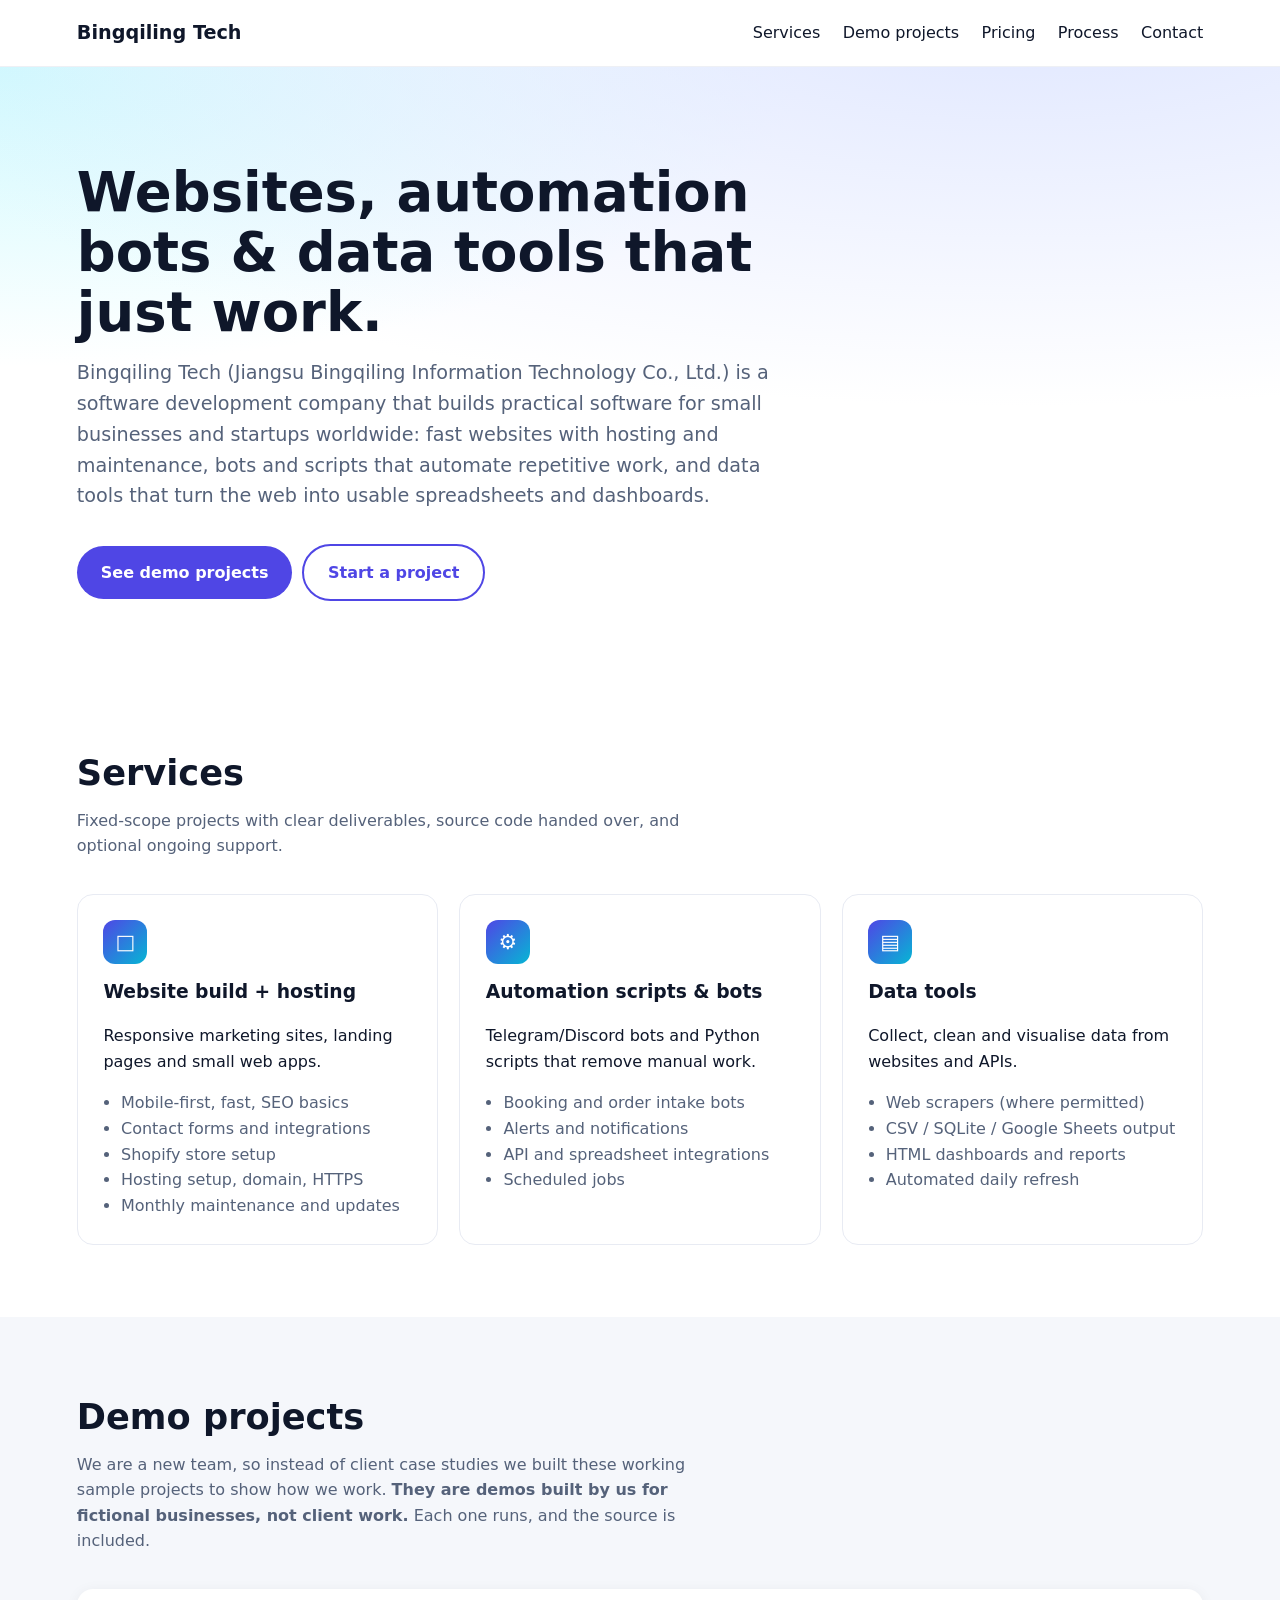
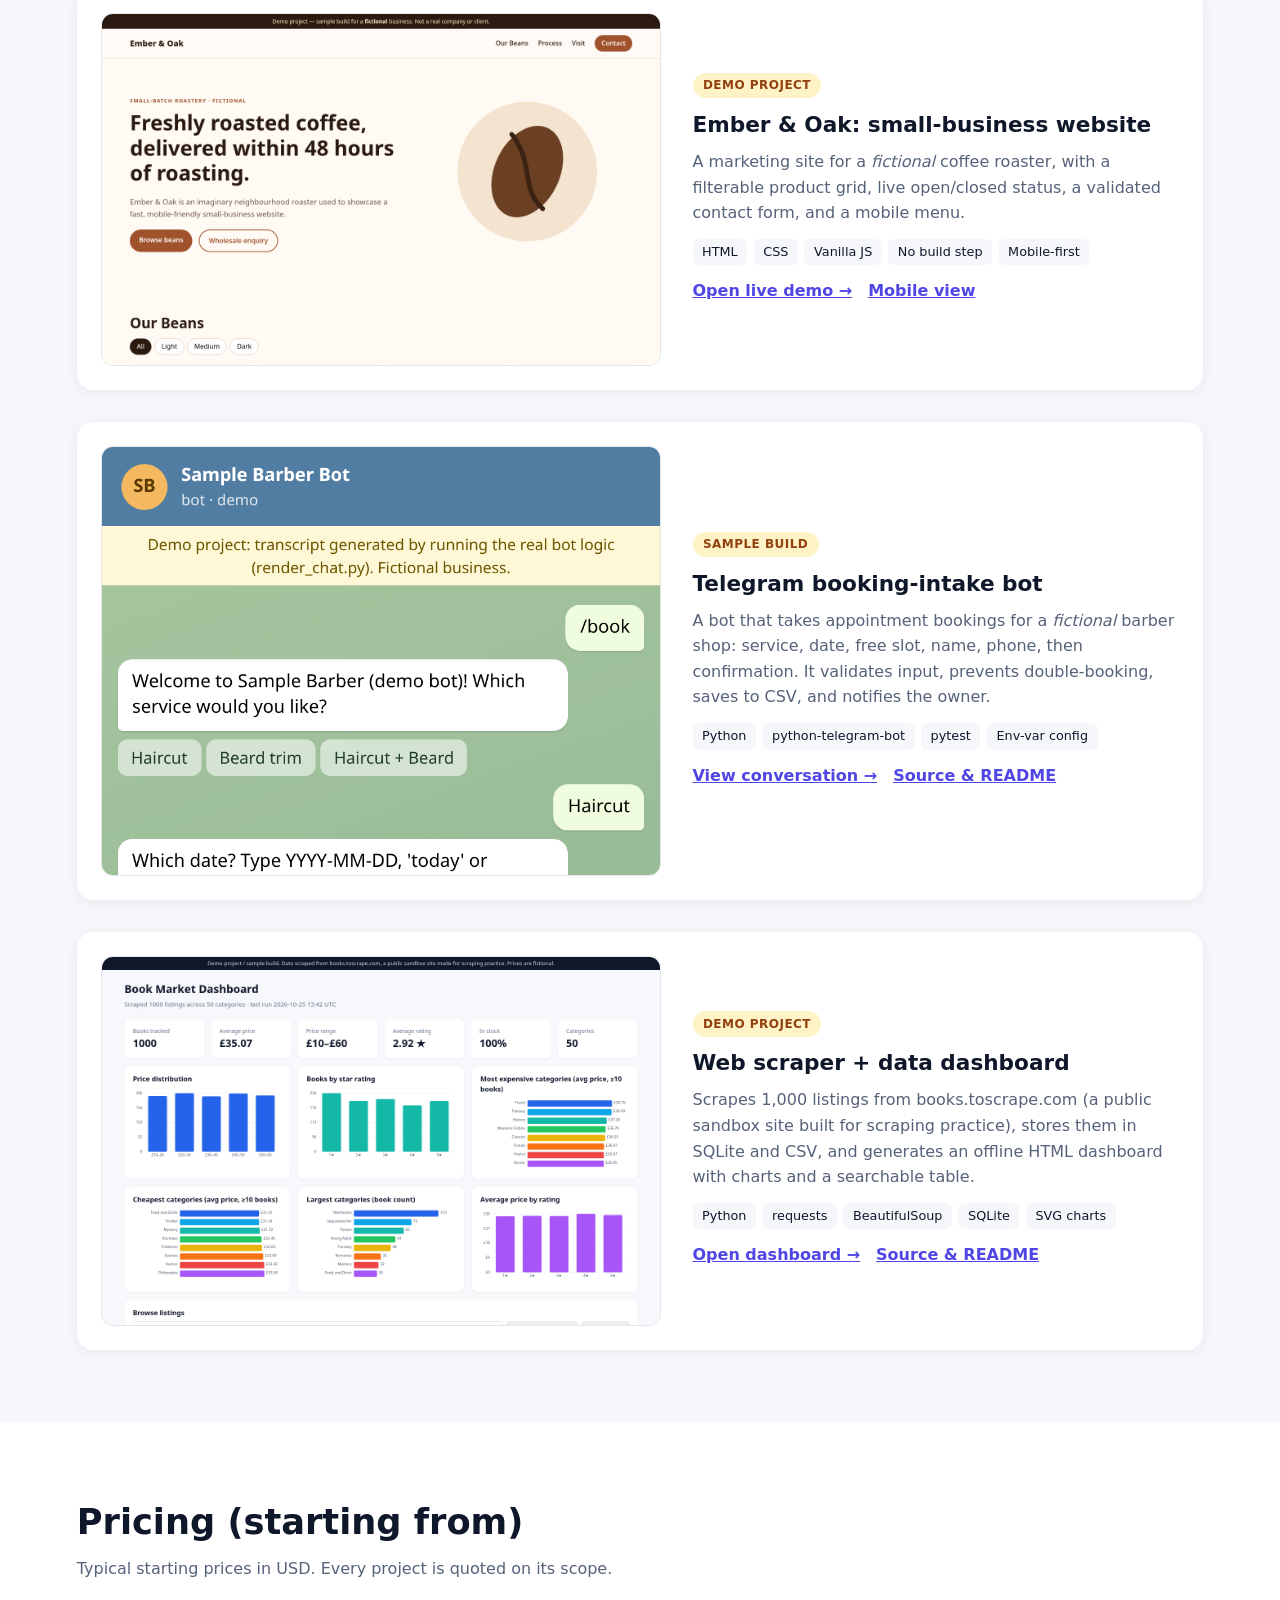
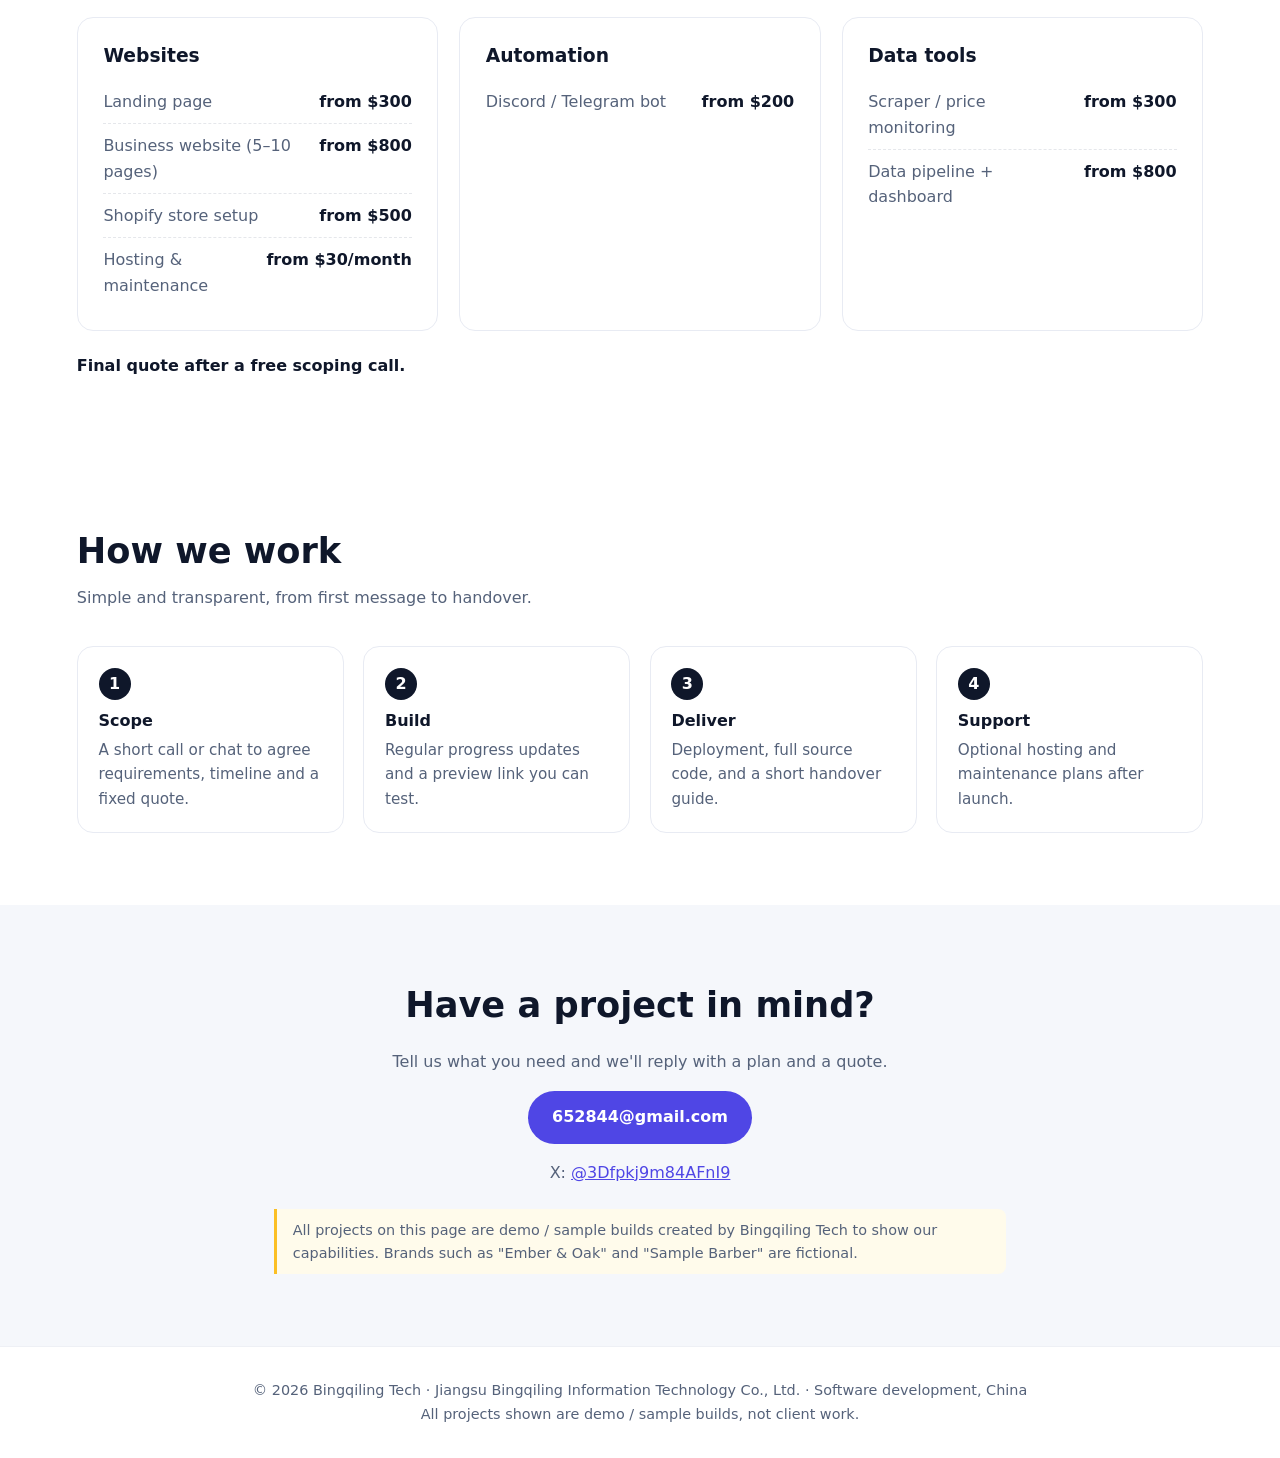
==== index.html @ 50426ef0 "Demo portfolio: website, Telegram bot, data dashboard (sample builds)" ====
<!DOCTYPE html>
<html lang="en">
<head>
<meta charset="utf-8">
<meta name="viewport" content="width=device-width, initial-scale=1">
<title>Bingqiling Tech — Websites, Automation &amp; Data Tools</title>
<meta name="description" content="Bingqiling Tech is a software development company building websites, automation bots and data tools for small businesses worldwide.">
<style>
:root{--ink:#0f172a;--muted:#55627a;--brand:#4f46e5;--brand2:#06b6d4;--bg:#fff;--soft:#f5f7fb;--r:16px}
*{box-sizing:border-box}html{scroll-behavior:smooth}
body{margin:0;font:16px/1.6 system-ui,-apple-system,"Segoe UI",Roboto,sans-serif;color:var(--ink);background:var(--bg)}
a{color:var(--brand)}
.nav{display:flex;justify-content:space-between;align-items:center;padding:1.1rem 6vw;position:sticky;top:0;background:rgba(255,255,255,.92);backdrop-filter:blur(6px);border-bottom:1px solid #eef0f5;z-index:5}
.logo{font-weight:800;font-size:1.2rem;text-decoration:none;color:var(--ink)}.nav nav a{margin-left:1.4rem;text-decoration:none;color:var(--ink);font-weight:500}
.hero{padding:6rem 6vw 4.5rem;background:radial-gradient(1200px 400px at 80% -10%,#e0e7ff,transparent),radial-gradient(800px 300px at 0% 0%,#cffafe,transparent)}
.hero h1{font-size:clamp(2.1rem,5vw,3.4rem);line-height:1.1;margin:0 0 1rem;max-width:18ch}
.hero p{font-size:1.2rem;color:var(--muted);max-width:60ch;margin:0 0 2rem}
.btn{display:inline-block;background:var(--brand);color:#fff;padding:.85rem 1.5rem;border-radius:999px;text-decoration:none;font-weight:600}
.btn.ghost{background:transparent;color:var(--brand);border:2px solid var(--brand);margin-left:.6rem}
section{padding:4.5rem 6vw}section.soft{background:var(--soft)}
h2{font-size:clamp(1.6rem,3vw,2.2rem);margin:0 0 .4rem}.sub{color:var(--muted);margin:0 0 2.2rem;max-width:65ch}
.services{display:grid;grid-template-columns:repeat(auto-fit,minmax(250px,1fr));gap:1.3rem}
.svc{background:#fff;border:1px solid #e8ebf3;border-radius:var(--r);padding:1.6rem}
.svc .ic{width:44px;height:44px;border-radius:12px;display:grid;place-items:center;background:linear-gradient(135deg,var(--brand),var(--brand2));color:#fff;font-size:1.3rem;margin-bottom:.8rem}
.svc h3{margin:0 0 .4rem}.svc ul{margin:.6rem 0 0;padding-left:1.1rem;color:var(--muted)}
.demos{display:grid;gap:2rem}
.demo{display:grid;grid-template-columns:1.15fr 1fr;gap:2rem;align-items:center;background:#fff;border-radius:var(--r);padding:1.5rem;box-shadow:0 2px 14px rgba(15,23,42,.06)}
.demo img{width:100%;max-height:430px;object-fit:cover;object-position:top;border-radius:12px;border:1px solid #e5e7eb;display:block}
.badge{display:inline-block;font-size:.75rem;font-weight:700;letter-spacing:.04em;text-transform:uppercase;background:#fef3c7;color:#92400e;padding:.2rem .65rem;border-radius:999px;margin-bottom:.6rem}
.demo h3{margin:0 0 .4rem;font-size:1.35rem}.demo p{color:var(--muted);margin:.3rem 0}
.tags{display:flex;flex-wrap:wrap;gap:.4rem;margin:.8rem 0}.tags span{font-size:.8rem;background:var(--soft);padding:.2rem .6rem;border-radius:6px}
.links a{margin-right:1rem;font-weight:600}
.steps{display:grid;grid-template-columns:repeat(auto-fit,minmax(200px,1fr));gap:1.2rem;counter-reset:s}
.steps div{background:#fff;border-radius:var(--r);padding:1.3rem;border:1px solid #e8ebf3}
.steps div::before{counter-increment:s;content:counter(s);display:inline-grid;place-items:center;width:2rem;height:2rem;border-radius:50%;background:var(--ink);color:#fff;font-weight:700;margin-bottom:.5rem}
.steps h4{margin:0 0 .3rem}.steps p{margin:0;color:var(--muted);font-size:.95rem}
.note{font-size:.9rem;color:var(--muted);border-left:3px solid #fbbf24;padding:.6rem 1rem;background:#fffbeb;border-radius:0 8px 8px 0;max-width:80ch}
.contact{text-align:center}.contact p{color:var(--muted)}
footer{text-align:center;padding:2rem;color:var(--muted);font-size:.9rem;border-top:1px solid #eef0f5}
.prices{display:grid;grid-template-columns:repeat(auto-fit,minmax(260px,1fr));gap:1.3rem}
.pc{background:#fff;border:1px solid #e8ebf3;border-radius:var(--r);padding:1.4rem 1.6rem}.pc h3{margin:0 0 .6rem}
.pc ul{list-style:none;margin:0;padding:0}.pc li{display:flex;justify-content:space-between;gap:1rem;padding:.55rem 0;border-bottom:1px dashed #e5e7eb}
.pc li:last-child{border-bottom:0}.pc li span{color:var(--muted)}.pc li b{white-space:nowrap}
.pnote{margin:1.4rem 0 0;font-weight:600}
@media (max-width:820px){.demo{grid-template-columns:1fr}.nav nav a:not(:last-child){display:none}.btn.ghost{margin:.6rem 0 0}}
</style>
</head>
<body>
<header class="nav"><a class="logo" href="#">Bingqiling Tech</a>
<nav><a href="#services">Services</a><a href="#demos">Demo projects</a><a href="#pricing">Pricing</a><a href="#process">Process</a><a href="#contact">Contact</a></nav></header>

<div class="hero">
  <h1>Websites, automation bots &amp; data tools that just work.</h1>
  <p>Bingqiling Tech (Jiangsu Bingqiling Information Technology Co., Ltd.) is a software development company that builds practical software for small businesses
     and startups worldwide: fast websites with hosting and maintenance, bots and scripts that automate
     repetitive work, and data tools that turn the web into usable spreadsheets and dashboards.</p>
  <a class="btn" href="#demos">See demo projects</a><a class="btn ghost" href="#contact">Start a project</a>
</div>

<section id="services">
  <h2>Services</h2>
  <p class="sub">Fixed-scope projects with clear deliverables, source code handed over, and optional ongoing support.</p>
  <div class="services">
    <div class="svc"><div class="ic">&#9633;</div><h3>Website build + hosting</h3>
      <p>Responsive marketing sites, landing pages and small web apps.</p>
      <ul><li>Mobile-first, fast, SEO basics</li><li>Contact forms and integrations</li><li>Shopify store setup</li><li>Hosting setup, domain, HTTPS</li><li>Monthly maintenance and updates</li></ul></div>
    <div class="svc"><div class="ic">&#9881;</div><h3>Automation scripts &amp; bots</h3>
      <p>Telegram/Discord bots and Python scripts that remove manual work.</p>
      <ul><li>Booking and order intake bots</li><li>Alerts and notifications</li><li>API and spreadsheet integrations</li><li>Scheduled jobs</li></ul></div>
    <div class="svc"><div class="ic">&#9636;</div><h3>Data tools</h3>
      <p>Collect, clean and visualise data from websites and APIs.</p>
      <ul><li>Web scrapers (where permitted)</li><li>CSV / SQLite / Google Sheets output</li><li>HTML dashboards and reports</li><li>Automated daily refresh</li></ul></div>
  </div>
</section>

<section id="demos" class="soft">
  <h2>Demo projects</h2>
  <p class="sub">We are a new team, so instead of client case studies we built these working sample projects to show how we work.
     <strong>They are demos built by us for fictional businesses, not client work.</strong> Each one runs, and the source is included.</p>
  <div class="demos">
    <article class="demo">
      <img src="screenshots/website-desktop.png" alt="Screenshot of the coffee roaster demo website" loading="lazy">
      <div><span class="badge">Demo project</span>
        <h3>Ember &amp; Oak: small-business website</h3>
        <p>A marketing site for a <em>fictional</em> coffee roaster, with a filterable product grid, live open/closed status, a validated contact form, and a mobile menu.</p>
        <div class="tags"><span>HTML</span><span>CSS</span><span>Vanilla JS</span><span>No build step</span><span>Mobile-first</span></div>
        <p class="links"><a href="website-demo/index.html">Open live demo →</a><a href="screenshots/website-mobile.png">Mobile view</a></p></div>
    </article>
    <article class="demo">
      <img src="screenshots/telegram-bot.png" alt="Screenshot of the Telegram booking bot conversation" loading="lazy">
      <div><span class="badge">Sample build</span>
        <h3>Telegram booking-intake bot</h3>
        <p>A bot that takes appointment bookings for a <em>fictional</em> barber shop: service, date, free slot, name, phone, then confirmation. It validates input, prevents double-booking, saves to CSV, and notifies the owner.</p>
        <div class="tags"><span>Python</span><span>python-telegram-bot</span><span>pytest</span><span>Env-var config</span></div>
        <p class="links"><a href="telegram-bot-demo/demo.html">View conversation →</a><a href="telegram-bot-demo/README.md">Source &amp; README</a></p></div>
    </article>
    <article class="demo">
      <img src="screenshots/data-dashboard.png" alt="Screenshot of the book market data dashboard" loading="lazy">
      <div><span class="badge">Demo project</span>
        <h3>Web scraper + data dashboard</h3>
        <p>Scrapes 1,000 listings from books.toscrape.com (a public sandbox site built for scraping practice), stores them in SQLite and CSV, and generates an offline HTML dashboard with charts and a searchable table.</p>
        <div class="tags"><span>Python</span><span>requests</span><span>BeautifulSoup</span><span>SQLite</span><span>SVG charts</span></div>
        <p class="links"><a href="data-tool-demo/dashboard.html">Open dashboard →</a><a href="data-tool-demo/README.md">Source &amp; README</a></p></div>
    </article>
  </div>
</section>

<section id="pricing">
  <h2>Pricing (starting from)</h2>
  <p class="sub">Typical starting prices in USD. Every project is quoted on its scope.</p>
  <div class="prices">
    <div class="pc"><h3>Websites</h3><ul>
      <li><span>Landing page</span><b>from $300</b></li>
      <li><span>Business website (5–10 pages)</span><b>from $800</b></li>
      <li><span>Shopify store setup</span><b>from $500</b></li>
      <li><span>Hosting &amp; maintenance</span><b>from $30/month</b></li></ul></div>
    <div class="pc"><h3>Automation</h3><ul>
      <li><span>Discord / Telegram bot</span><b>from $200</b></li></ul></div>
    <div class="pc"><h3>Data tools</h3><ul>
      <li><span>Scraper / price monitoring</span><b>from $300</b></li>
      <li><span>Data pipeline + dashboard</span><b>from $800</b></li></ul></div>
  </div>
  <p class="pnote">Final quote after a free scoping call.</p>
</section>

<section id="process">
  <h2>How we work</h2>
  <p class="sub">Simple and transparent, from first message to handover.</p>
  <div class="steps">
    <div><h4>Scope</h4><p>A short call or chat to agree requirements, timeline and a fixed quote.</p></div>
    <div><h4>Build</h4><p>Regular progress updates and a preview link you can test.</p></div>
    <div><h4>Deliver</h4><p>Deployment, full source code, and a short handover guide.</p></div>
    <div><h4>Support</h4><p>Optional hosting and maintenance plans after launch.</p></div>
  </div>
</section>

<section id="contact" class="soft contact">
  <h2>Have a project in mind?</h2>
  <p>Tell us what you need and we'll reply with a plan and a quote.</p>
  <p><a class="btn" href="mailto:652844@gmail.com">652844@gmail.com</a></p>
  <p>X: <a href="https://x.com/3Dfpkj9m84AFnI9" target="_blank" rel="noopener">@3Dfpkj9m84AFnI9</a></p>
  <p class="note" style="margin:1.5rem auto 0;text-align:left">All projects on this page are demo / sample builds created by Bingqiling Tech to show our capabilities. Brands such as "Ember &amp; Oak" and "Sample Barber" are fictional.</p>
</section>
<footer>© 2026 Bingqiling Tech · Jiangsu Bingqiling Information Technology Co., Ltd. · Software development, China<br>All projects shown are demo / sample builds, not client work.</footer>
</body>
</html>
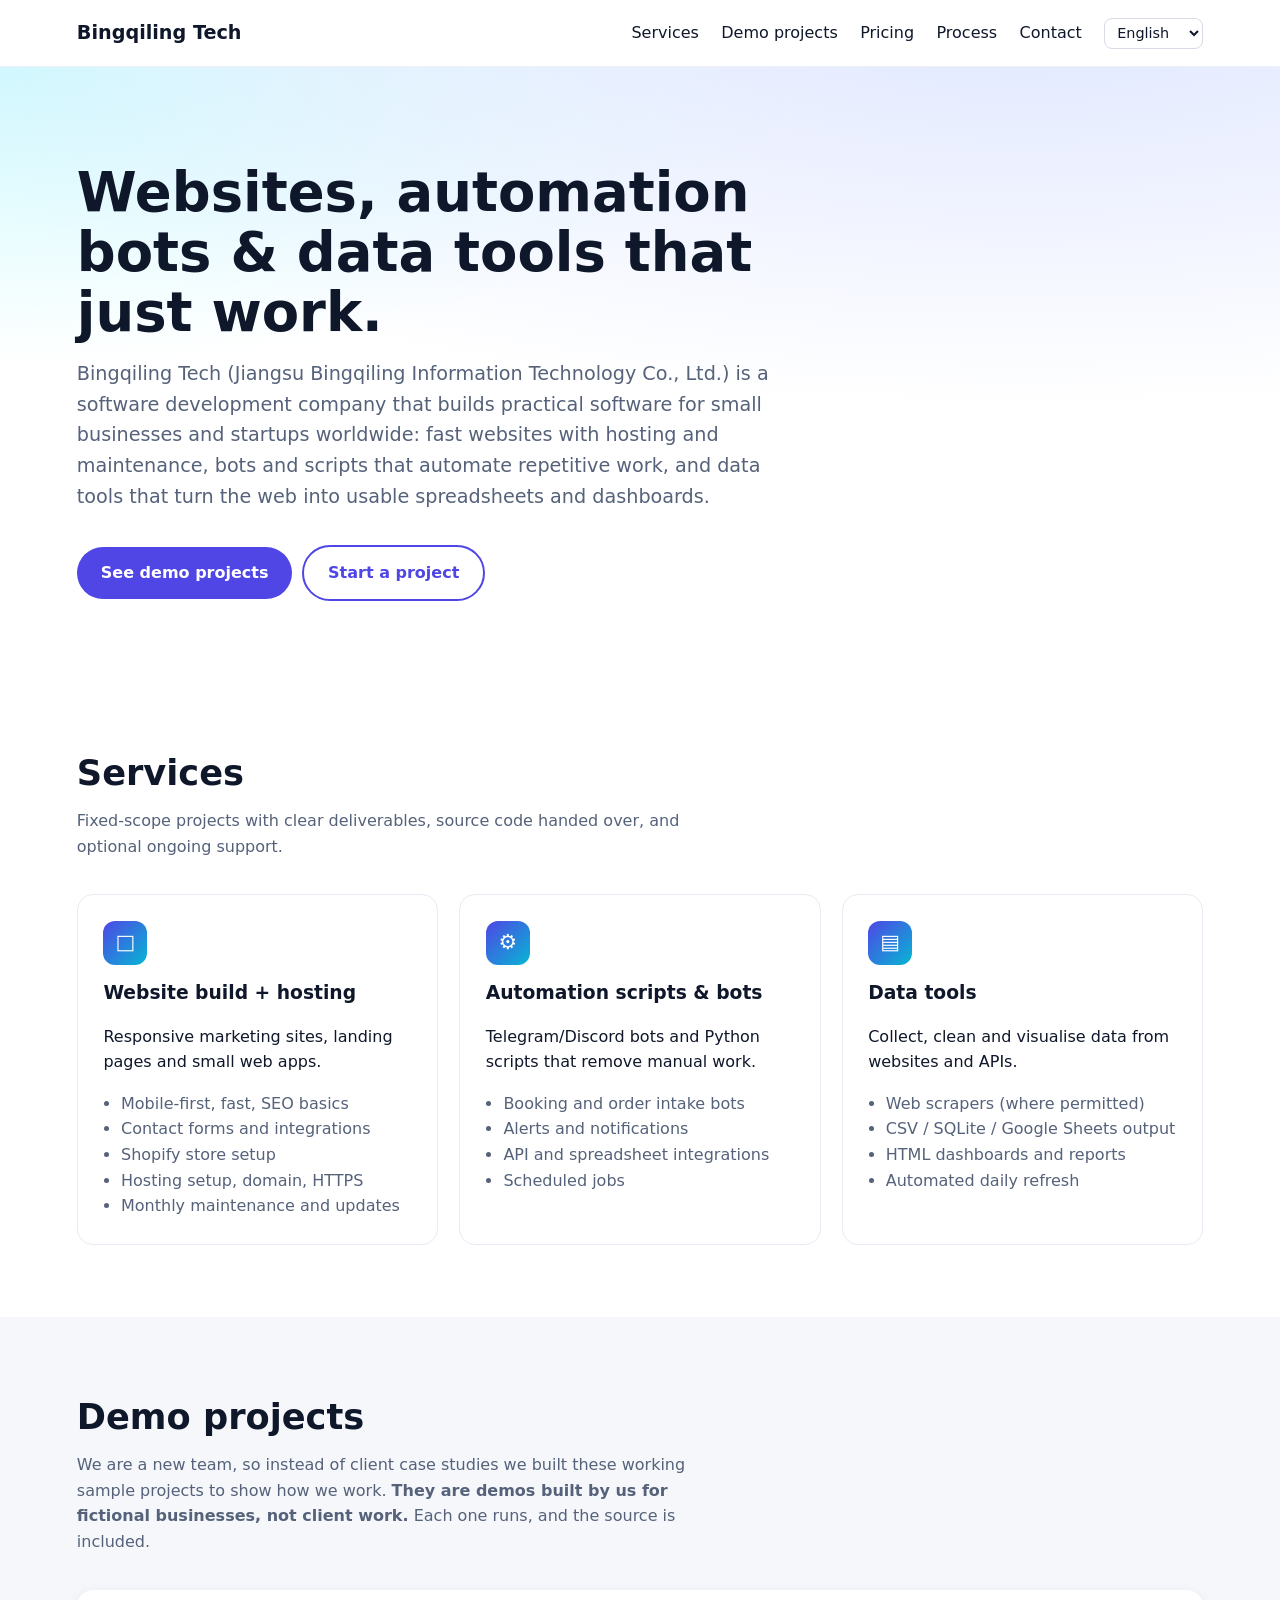
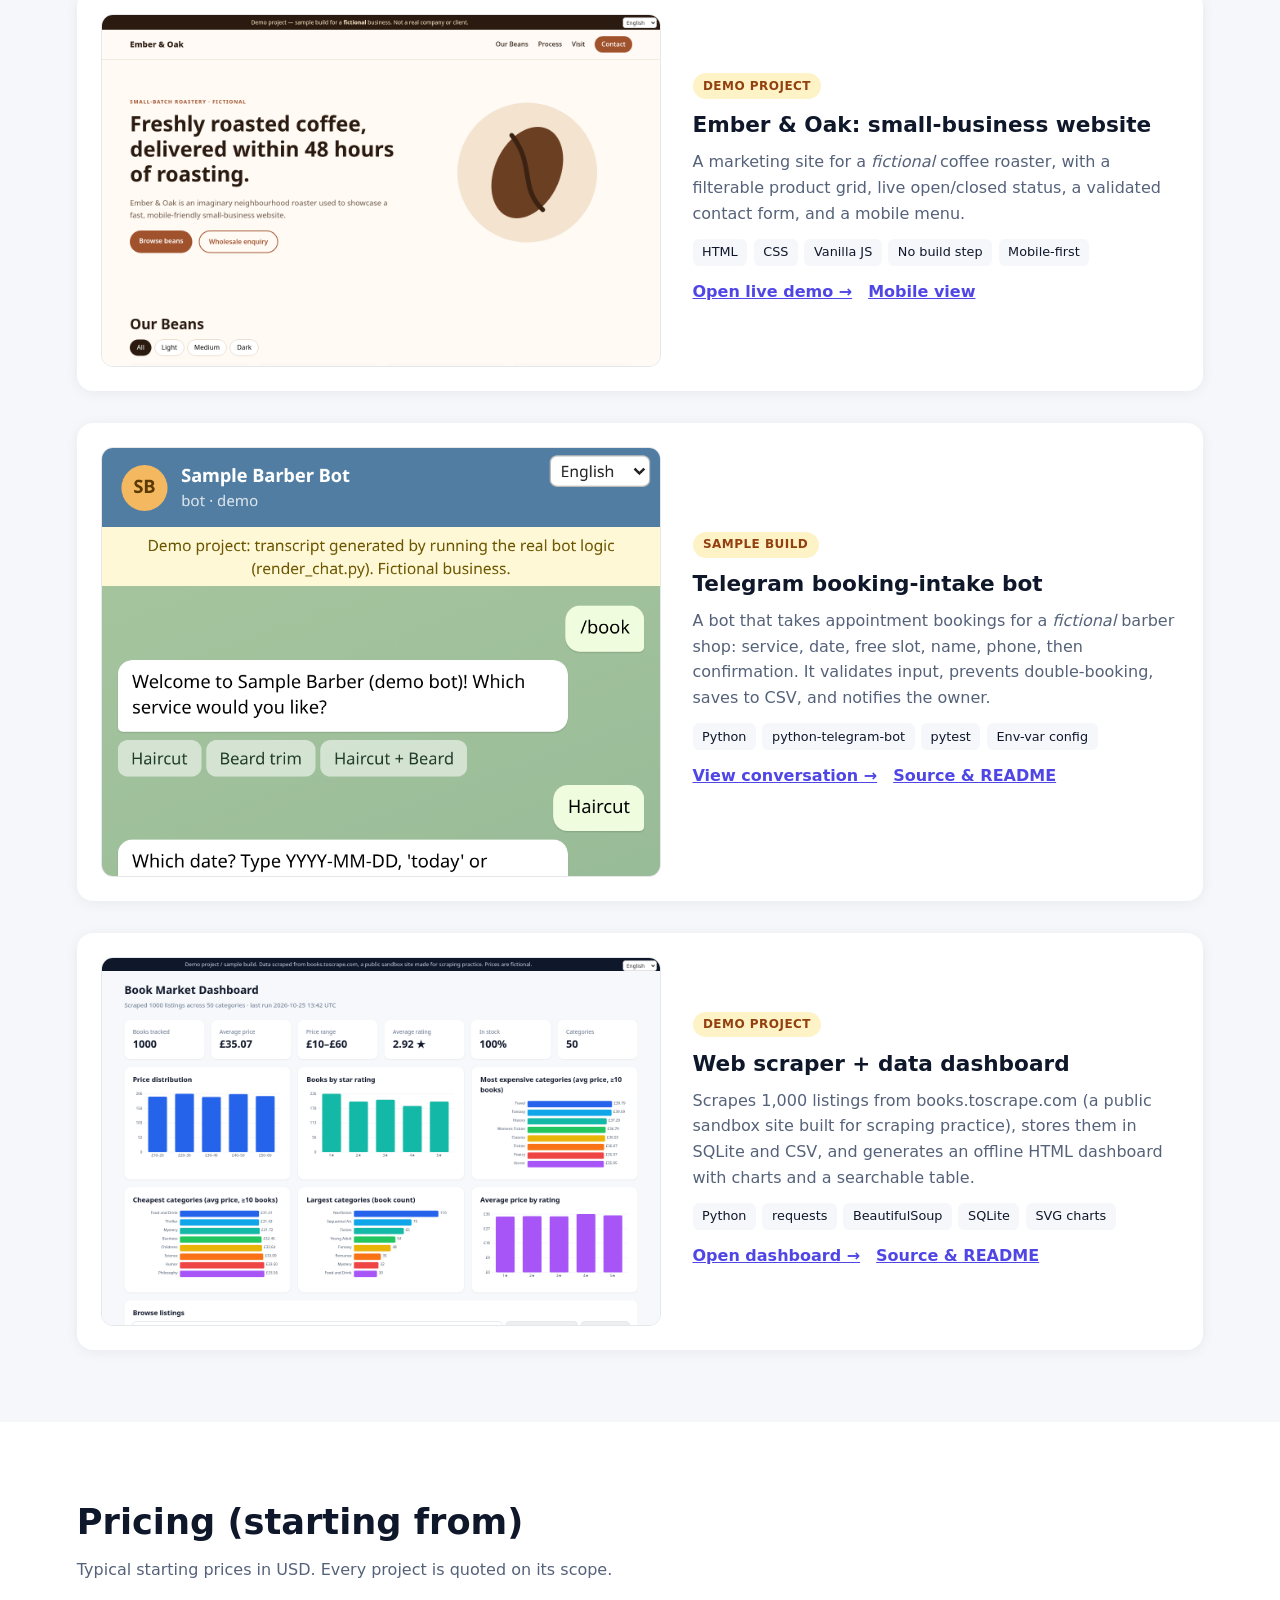
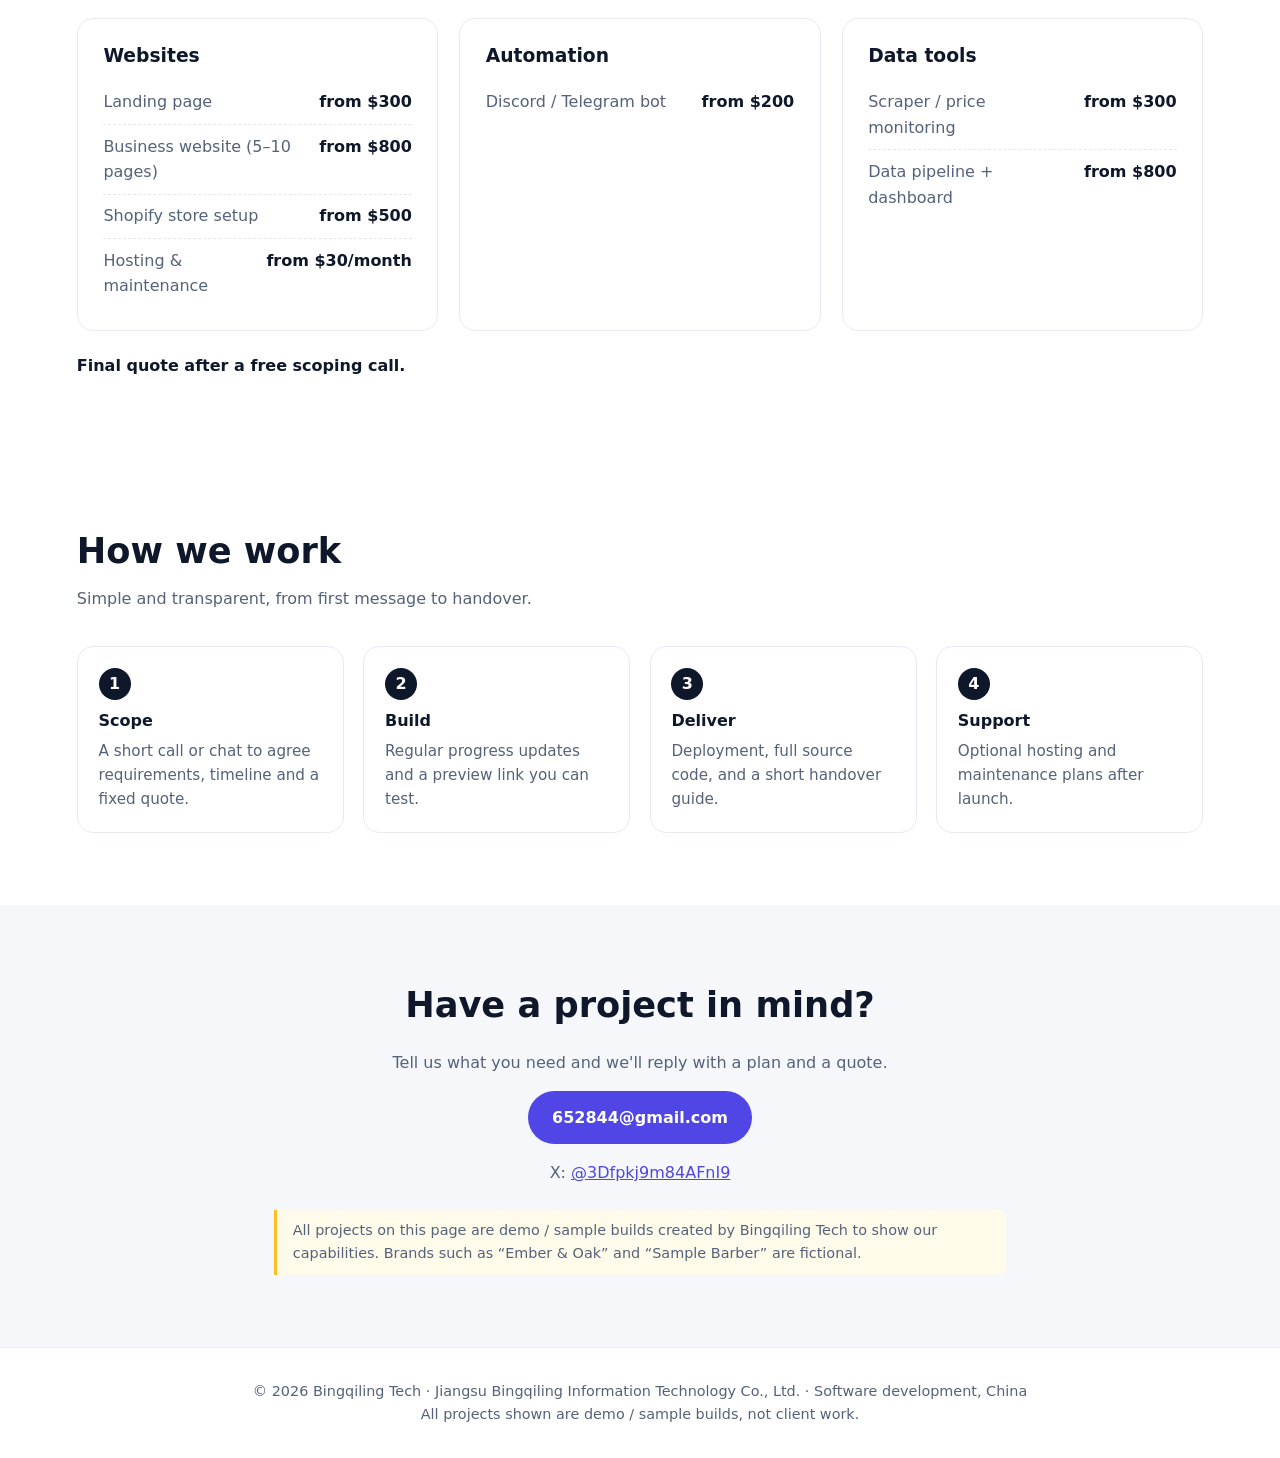
==== commit 68ffa355: "Multilingual site: en/zh/ja/ko/ru/es/de with auto-detect, switcher, ?lang, hreflang" ====
--- a/index.html
+++ b/index.html
@@ -3,12 +3,28 @@
 <head>
 <meta charset="utf-8">
 <meta name="viewport" content="width=device-width, initial-scale=1">
-<title>Bingqiling Tech — Websites, Automation &amp; Data Tools</title>
-<meta name="description" content="Bingqiling Tech is a software development company building websites, automation bots and data tools for small businesses worldwide.">
+<title data-i18n="meta.title">Bingqiling Tech — Websites, Automation &amp; Data Tools</title>
+<meta name="description" data-i18n-attr="content:meta.desc" content="Bingqiling Tech builds fast websites with hosting, Telegram/Discord bots and automation scripts, and data scrapers with dashboards for small businesses worldwide. See our demo projects and starting prices.">
+<link rel="canonical" href="https://mflaugh.github.io/bingqiling-tech/">
+<link rel="alternate" hreflang="en" href="https://mflaugh.github.io/bingqiling-tech/">
+<link rel="alternate" hreflang="zh-Hans" href="https://mflaugh.github.io/bingqiling-tech/?lang=zh">
+<link rel="alternate" hreflang="ja" href="https://mflaugh.github.io/bingqiling-tech/?lang=ja">
+<link rel="alternate" hreflang="ko" href="https://mflaugh.github.io/bingqiling-tech/?lang=ko">
+<link rel="alternate" hreflang="ru" href="https://mflaugh.github.io/bingqiling-tech/?lang=ru">
+<link rel="alternate" hreflang="es" href="https://mflaugh.github.io/bingqiling-tech/?lang=es">
+<link rel="alternate" hreflang="de" href="https://mflaugh.github.io/bingqiling-tech/?lang=de">
+<link rel="alternate" hreflang="x-default" href="https://mflaugh.github.io/bingqiling-tech/">
+<meta property="og:type" content="website">
+<meta property="og:url" content="https://mflaugh.github.io/bingqiling-tech/">
+<meta property="og:site_name" content="Bingqiling Tech">
+<meta property="og:title" data-i18n-attr="content:meta.title" content="Bingqiling Tech — Websites, Automation &amp; Data Tools">
+<meta property="og:description" data-i18n-attr="content:meta.desc" content="Bingqiling Tech builds fast websites with hosting, bots and automation scripts, and data tools for small businesses worldwide.">
+<meta property="og:image" content="https://mflaugh.github.io/bingqiling-tech/screenshots/portfolio-index.png">
+<meta property="og:locale" content="en_US">
 <style>
 :root{--ink:#0f172a;--muted:#55627a;--brand:#4f46e5;--brand2:#06b6d4;--bg:#fff;--soft:#f5f7fb;--r:16px}
 *{box-sizing:border-box}html{scroll-behavior:smooth}
-body{margin:0;font:16px/1.6 system-ui,-apple-system,"Segoe UI",Roboto,sans-serif;color:var(--ink);background:var(--bg)}
+body{margin:0;font:16px/1.6 system-ui,-apple-system,"Segoe UI",Roboto,"Noto Sans","PingFang SC","Hiragino Sans","Microsoft YaHei","Malgun Gothic","Noto Sans CJK SC",sans-serif;color:var(--ink);background:var(--bg)}
 a{color:var(--brand)}
 .nav{display:flex;justify-content:space-between;align-items:center;padding:1.1rem 6vw;position:sticky;top:0;background:rgba(255,255,255,.92);backdrop-filter:blur(6px);border-bottom:1px solid #eef0f5;z-index:5}
 .logo{font-weight:800;font-size:1.2rem;text-decoration:none;color:var(--ink)}.nav nav a{margin-left:1.4rem;text-decoration:none;color:var(--ink);font-weight:500}
@@ -42,105 +58,108 @@
 .pc ul{list-style:none;margin:0;padding:0}.pc li{display:flex;justify-content:space-between;gap:1rem;padding:.55rem 0;border-bottom:1px dashed #e5e7eb}
 .pc li:last-child{border-bottom:0}.pc li span{color:var(--muted)}.pc li b{white-space:nowrap}
 .pnote{margin:1.4rem 0 0;font-weight:600}
-@media (max-width:820px){.demo{grid-template-columns:1fr}.nav nav a:not(:last-child){display:none}.btn.ghost{margin:.6rem 0 0}}
+@media (max-width:820px){.demo{grid-template-columns:1fr}.nav nav a{display:none}.lang-switch{margin-left:0}.btn.ghost{margin:.6rem 0 0}}
+.nav nav{display:flex;align-items:center}
+.lang-switch{margin-left:1.4rem;font:inherit;font-size:.9rem;padding:.35rem .5rem;border:1px solid #d6dbe6;border-radius:8px;background:#fff;color:var(--ink);cursor:pointer}
+:lang(zh-Hans) .hero h1,:lang(ko) .hero h1{max-width:22ch;line-height:1.25}:lang(ja) .hero h1{max-width:30ch;line-height:1.25}
+:lang(ru) .hero h1,:lang(de) .hero h1,:lang(es) .hero h1{max-width:24ch}
 </style>
 </head>
 <body>
 <header class="nav"><a class="logo" href="#">Bingqiling Tech</a>
-<nav><a href="#services">Services</a><a href="#demos">Demo projects</a><a href="#pricing">Pricing</a><a href="#process">Process</a><a href="#contact">Contact</a></nav></header>
+<nav><a href="#services" data-i18n="nav.services">Services</a><a href="#demos" data-i18n="nav.demos">Demo projects</a><a href="#pricing" data-i18n="nav.pricing">Pricing</a><a href="#process" data-i18n="nav.process">Process</a><a href="#contact" data-i18n="nav.contact">Contact</a><select data-lang-switch aria-label="Language"></select></nav></header>
 
 <div class="hero">
-  <h1>Websites, automation bots &amp; data tools that just work.</h1>
-  <p>Bingqiling Tech (Jiangsu Bingqiling Information Technology Co., Ltd.) is a software development company that builds practical software for small businesses
-     and startups worldwide: fast websites with hosting and maintenance, bots and scripts that automate
-     repetitive work, and data tools that turn the web into usable spreadsheets and dashboards.</p>
-  <a class="btn" href="#demos">See demo projects</a><a class="btn ghost" href="#contact">Start a project</a>
+  <h1 data-i18n="hero.title">Websites, automation bots &amp; data tools that just work.</h1>
+  <p data-i18n="hero.text">Bingqiling Tech (Jiangsu Bingqiling Information Technology Co., Ltd.) is a software development company that builds practical software for small businesses and startups worldwide: fast websites with hosting and maintenance, bots and scripts that automate repetitive work, and data tools that turn the web into usable spreadsheets and dashboards.</p>
+  <a class="btn" href="#demos" data-i18n="hero.cta1">See demo projects</a><a class="btn ghost" href="#contact" data-i18n="hero.cta2">Start a project</a>
 </div>
 
 <section id="services">
-  <h2>Services</h2>
-  <p class="sub">Fixed-scope projects with clear deliverables, source code handed over, and optional ongoing support.</p>
+  <h2 data-i18n="svc.title">Services</h2>
+  <p class="sub" data-i18n="svc.sub">Fixed-scope projects with clear deliverables, source code handed over, and optional ongoing support.</p>
   <div class="services">
-    <div class="svc"><div class="ic">&#9633;</div><h3>Website build + hosting</h3>
-      <p>Responsive marketing sites, landing pages and small web apps.</p>
-      <ul><li>Mobile-first, fast, SEO basics</li><li>Contact forms and integrations</li><li>Shopify store setup</li><li>Hosting setup, domain, HTTPS</li><li>Monthly maintenance and updates</li></ul></div>
-    <div class="svc"><div class="ic">&#9881;</div><h3>Automation scripts &amp; bots</h3>
-      <p>Telegram/Discord bots and Python scripts that remove manual work.</p>
-      <ul><li>Booking and order intake bots</li><li>Alerts and notifications</li><li>API and spreadsheet integrations</li><li>Scheduled jobs</li></ul></div>
-    <div class="svc"><div class="ic">&#9636;</div><h3>Data tools</h3>
-      <p>Collect, clean and visualise data from websites and APIs.</p>
-      <ul><li>Web scrapers (where permitted)</li><li>CSV / SQLite / Google Sheets output</li><li>HTML dashboards and reports</li><li>Automated daily refresh</li></ul></div>
+    <div class="svc"><div class="ic">&#9633;</div><h3 data-i18n="svc.web.title">Website build + hosting</h3>
+      <p data-i18n="svc.web.desc">Responsive marketing sites, landing pages and small web apps.</p>
+      <ul><li data-i18n="svc.web.l1">Mobile-first, fast, SEO basics</li><li data-i18n="svc.web.l2">Contact forms and integrations</li><li data-i18n="svc.web.l3">Shopify store setup</li><li data-i18n="svc.web.l4">Hosting setup, domain, HTTPS</li><li data-i18n="svc.web.l5">Monthly maintenance and updates</li></ul></div>
+    <div class="svc"><div class="ic">&#9881;</div><h3 data-i18n="svc.auto.title">Automation scripts &amp; bots</h3>
+      <p data-i18n="svc.auto.desc">Telegram/Discord bots and Python scripts that remove manual work.</p>
+      <ul><li data-i18n="svc.auto.l1">Booking and order intake bots</li><li data-i18n="svc.auto.l2">Alerts and notifications</li><li data-i18n="svc.auto.l3">API and spreadsheet integrations</li><li data-i18n="svc.auto.l4">Scheduled jobs</li></ul></div>
+    <div class="svc"><div class="ic">&#9636;</div><h3 data-i18n="svc.data.title">Data tools</h3>
+      <p data-i18n="svc.data.desc">Collect, clean and visualise data from websites and APIs.</p>
+      <ul><li data-i18n="svc.data.l1">Web scrapers (where permitted)</li><li data-i18n="svc.data.l2">CSV / SQLite / Google Sheets output</li><li data-i18n="svc.data.l3">HTML dashboards and reports</li><li data-i18n="svc.data.l4">Automated daily refresh</li></ul></div>
   </div>
 </section>
 
 <section id="demos" class="soft">
-  <h2>Demo projects</h2>
-  <p class="sub">We are a new team, so instead of client case studies we built these working sample projects to show how we work.
-     <strong>They are demos built by us for fictional businesses, not client work.</strong> Each one runs, and the source is included.</p>
+  <h2 data-i18n="demos.title">Demo projects</h2>
+  <p class="sub" data-i18n="demos.sub">We are a new team, so instead of client case studies we built these working sample projects to show how we work. <strong>They are demos built by us for fictional businesses, not client work.</strong> Each one runs, and the source is included.</p>
   <div class="demos">
     <article class="demo">
-      <img src="screenshots/website-desktop.png" alt="Screenshot of the coffee roaster demo website" loading="lazy">
-      <div><span class="badge">Demo project</span>
-        <h3>Ember &amp; Oak: small-business website</h3>
-        <p>A marketing site for a <em>fictional</em> coffee roaster, with a filterable product grid, live open/closed status, a validated contact form, and a mobile menu.</p>
-        <div class="tags"><span>HTML</span><span>CSS</span><span>Vanilla JS</span><span>No build step</span><span>Mobile-first</span></div>
-        <p class="links"><a href="website-demo/index.html">Open live demo →</a><a href="screenshots/website-mobile.png">Mobile view</a></p></div>
+      <img src="screenshots/website-desktop.png" data-i18n-attr="alt:d1.alt" alt="Screenshot of the coffee roaster demo website" loading="lazy">
+      <div><span class="badge" data-i18n="badge.demo">Demo project</span>
+        <h3 data-i18n="d1.title">Ember &amp; Oak: small-business website</h3>
+        <p data-i18n="d1.desc">A marketing site for a <em>fictional</em> coffee roaster, with a filterable product grid, live open/closed status, a validated contact form, and a mobile menu.</p>
+        <div class="tags"><span>HTML</span><span>CSS</span><span>Vanilla JS</span><span data-i18n="tag.nobuild">No build step</span><span data-i18n="tag.mobile">Mobile-first</span></div>
+        <p class="links"><a href="website-demo/index.html" data-i18n="d1.open">Open live demo →</a><a href="screenshots/website-mobile.png" data-i18n="d1.mobile">Mobile view</a></p></div>
     </article>
     <article class="demo">
-      <img src="screenshots/telegram-bot.png" alt="Screenshot of the Telegram booking bot conversation" loading="lazy">
-      <div><span class="badge">Sample build</span>
-        <h3>Telegram booking-intake bot</h3>
-        <p>A bot that takes appointment bookings for a <em>fictional</em> barber shop: service, date, free slot, name, phone, then confirmation. It validates input, prevents double-booking, saves to CSV, and notifies the owner.</p>
-        <div class="tags"><span>Python</span><span>python-telegram-bot</span><span>pytest</span><span>Env-var config</span></div>
-        <p class="links"><a href="telegram-bot-demo/demo.html">View conversation →</a><a href="telegram-bot-demo/README.md">Source &amp; README</a></p></div>
+      <img src="screenshots/telegram-bot.png" data-i18n-attr="alt:d2.alt" alt="Screenshot of the Telegram booking bot conversation" loading="lazy">
+      <div><span class="badge" data-i18n="badge.sample">Sample build</span>
+        <h3 data-i18n="d2.title">Telegram booking-intake bot</h3>
+        <p data-i18n="d2.desc">A bot that takes appointment bookings for a <em>fictional</em> barber shop: service, date, free slot, name, phone, then confirmation. It validates input, prevents double-booking, saves to CSV, and notifies the owner.</p>
+        <div class="tags"><span>Python</span><span>python-telegram-bot</span><span>pytest</span><span data-i18n="tag.env">Env-var config</span></div>
+        <p class="links"><a href="telegram-bot-demo/demo.html" data-i18n="d2.open">View conversation →</a><a href="https://github.com/mflaugh/bingqiling-tech/tree/main/telegram-bot-demo" data-i18n="link.src">Source &amp; README</a></p></div>
     </article>
     <article class="demo">
-      <img src="screenshots/data-dashboard.png" alt="Screenshot of the book market data dashboard" loading="lazy">
-      <div><span class="badge">Demo project</span>
-        <h3>Web scraper + data dashboard</h3>
-        <p>Scrapes 1,000 listings from books.toscrape.com (a public sandbox site built for scraping practice), stores them in SQLite and CSV, and generates an offline HTML dashboard with charts and a searchable table.</p>
-        <div class="tags"><span>Python</span><span>requests</span><span>BeautifulSoup</span><span>SQLite</span><span>SVG charts</span></div>
-        <p class="links"><a href="data-tool-demo/dashboard.html">Open dashboard →</a><a href="data-tool-demo/README.md">Source &amp; README</a></p></div>
+      <img src="screenshots/data-dashboard.png" data-i18n-attr="alt:d3.alt" alt="Screenshot of the book market data dashboard" loading="lazy">
+      <div><span class="badge" data-i18n="badge.demo">Demo project</span>
+        <h3 data-i18n="d3.title">Web scraper + data dashboard</h3>
+        <p data-i18n="d3.desc">Scrapes 1,000 listings from books.toscrape.com (a public sandbox site built for scraping practice), stores them in SQLite and CSV, and generates an offline HTML dashboard with charts and a searchable table.</p>
+        <div class="tags"><span>Python</span><span>requests</span><span>BeautifulSoup</span><span>SQLite</span><span data-i18n="tag.svg">SVG charts</span></div>
+        <p class="links"><a href="data-tool-demo/dashboard.html" data-i18n="d3.open">Open dashboard →</a><a href="https://github.com/mflaugh/bingqiling-tech/tree/main/data-tool-demo" data-i18n="link.src">Source &amp; README</a></p></div>
     </article>
   </div>
 </section>
 
 <section id="pricing">
-  <h2>Pricing (starting from)</h2>
-  <p class="sub">Typical starting prices in USD. Every project is quoted on its scope.</p>
+  <h2 data-i18n="pricing.title">Pricing (starting from)</h2>
+  <p class="sub" data-i18n="pricing.sub">Typical starting prices in USD. Every project is quoted on its scope.</p>
   <div class="prices">
-    <div class="pc"><h3>Websites</h3><ul>
-      <li><span>Landing page</span><b>from $300</b></li>
-      <li><span>Business website (5–10 pages)</span><b>from $800</b></li>
-      <li><span>Shopify store setup</span><b>from $500</b></li>
-      <li><span>Hosting &amp; maintenance</span><b>from $30/month</b></li></ul></div>
-    <div class="pc"><h3>Automation</h3><ul>
-      <li><span>Discord / Telegram bot</span><b>from $200</b></li></ul></div>
-    <div class="pc"><h3>Data tools</h3><ul>
-      <li><span>Scraper / price monitoring</span><b>from $300</b></li>
-      <li><span>Data pipeline + dashboard</span><b>from $800</b></li></ul></div>
+    <div class="pc"><h3 data-i18n="pricing.web">Websites</h3><ul>
+      <li><span data-i18n="p.landing">Landing page</span><b data-i18n="price.from" data-i18n-vars='{"p":"$300"}'>from $300</b></li>
+      <li><span data-i18n="p.business">Business website (5–10 pages)</span><b data-i18n="price.from" data-i18n-vars='{"p":"$800"}'>from $800</b></li>
+      <li><span data-i18n="p.shopify">Shopify store setup</span><b data-i18n="price.from" data-i18n-vars='{"p":"$500"}'>from $500</b></li>
+      <li><span data-i18n="p.hosting">Hosting &amp; maintenance</span><b data-i18n="price.month" data-i18n-vars='{"p":"$30"}'>from $30/month</b></li></ul></div>
+    <div class="pc"><h3 data-i18n="pricing.auto">Automation</h3><ul>
+      <li><span data-i18n="p.bot">Discord / Telegram bot</span><b data-i18n="price.from" data-i18n-vars='{"p":"$200"}'>from $200</b></li></ul></div>
+    <div class="pc"><h3 data-i18n="pricing.data">Data tools</h3><ul>
+      <li><span data-i18n="p.scraper">Scraper / price monitoring</span><b data-i18n="price.from" data-i18n-vars='{"p":"$300"}'>from $300</b></li>
+      <li><span data-i18n="p.pipeline">Data pipeline + dashboard</span><b data-i18n="price.from" data-i18n-vars='{"p":"$800"}'>from $800</b></li></ul></div>
   </div>
-  <p class="pnote">Final quote after a free scoping call.</p>
+  <p class="pnote" data-i18n="pricing.note">Final quote after a free scoping call.</p>
 </section>
 
 <section id="process">
-  <h2>How we work</h2>
-  <p class="sub">Simple and transparent, from first message to handover.</p>
+  <h2 data-i18n="process.title">How we work</h2>
+  <p class="sub" data-i18n="process.sub">Simple and transparent, from first message to handover.</p>
   <div class="steps">
-    <div><h4>Scope</h4><p>A short call or chat to agree requirements, timeline and a fixed quote.</p></div>
-    <div><h4>Build</h4><p>Regular progress updates and a preview link you can test.</p></div>
-    <div><h4>Deliver</h4><p>Deployment, full source code, and a short handover guide.</p></div>
-    <div><h4>Support</h4><p>Optional hosting and maintenance plans after launch.</p></div>
+    <div><h4 data-i18n="s1.t">Scope</h4><p data-i18n="s1.d">A short call or chat to agree requirements, timeline and a fixed quote.</p></div>
+    <div><h4 data-i18n="s2.t">Build</h4><p data-i18n="s2.d">Regular progress updates and a preview link you can test.</p></div>
+    <div><h4 data-i18n="s3.t">Deliver</h4><p data-i18n="s3.d">Deployment, full source code, and a short handover guide.</p></div>
+    <div><h4 data-i18n="s4.t">Support</h4><p data-i18n="s4.d">Optional hosting and maintenance plans after launch.</p></div>
   </div>
 </section>
 
 <section id="contact" class="soft contact">
-  <h2>Have a project in mind?</h2>
-  <p>Tell us what you need and we'll reply with a plan and a quote.</p>
+  <h2 data-i18n="contact.title">Have a project in mind?</h2>
+  <p data-i18n="contact.text">Tell us what you need and we'll reply with a plan and a quote.</p>
   <p><a class="btn" href="mailto:652844@gmail.com">652844@gmail.com</a></p>
   <p>X: <a href="https://x.com/3Dfpkj9m84AFnI9" target="_blank" rel="noopener">@3Dfpkj9m84AFnI9</a></p>
-  <p class="note" style="margin:1.5rem auto 0;text-align:left">All projects on this page are demo / sample builds created by Bingqiling Tech to show our capabilities. Brands such as "Ember &amp; Oak" and "Sample Barber" are fictional.</p>
+  <p class="note" style="margin:1.5rem auto 0;text-align:left" data-i18n="contact.note">All projects on this page are demo / sample builds created by Bingqiling Tech to show our capabilities. Brands such as “Ember &amp; Oak” and “Sample Barber” are fictional.</p>
 </section>
-<footer>© 2026 Bingqiling Tech · Jiangsu Bingqiling Information Technology Co., Ltd. · Software development, China<br>All projects shown are demo / sample builds, not client work.</footer>
+<footer>© 2026 Bingqiling Tech · Jiangsu Bingqiling Information Technology Co., Ltd. · <span data-i18n="footer.l1">Software development, China</span><br><span data-i18n="footer.l2">All projects shown are demo / sample builds, not client work.</span></footer>
+<script src="assets/strings.js"></script>
+<script src="assets/i18n.js"></script>
 </body>
 </html>
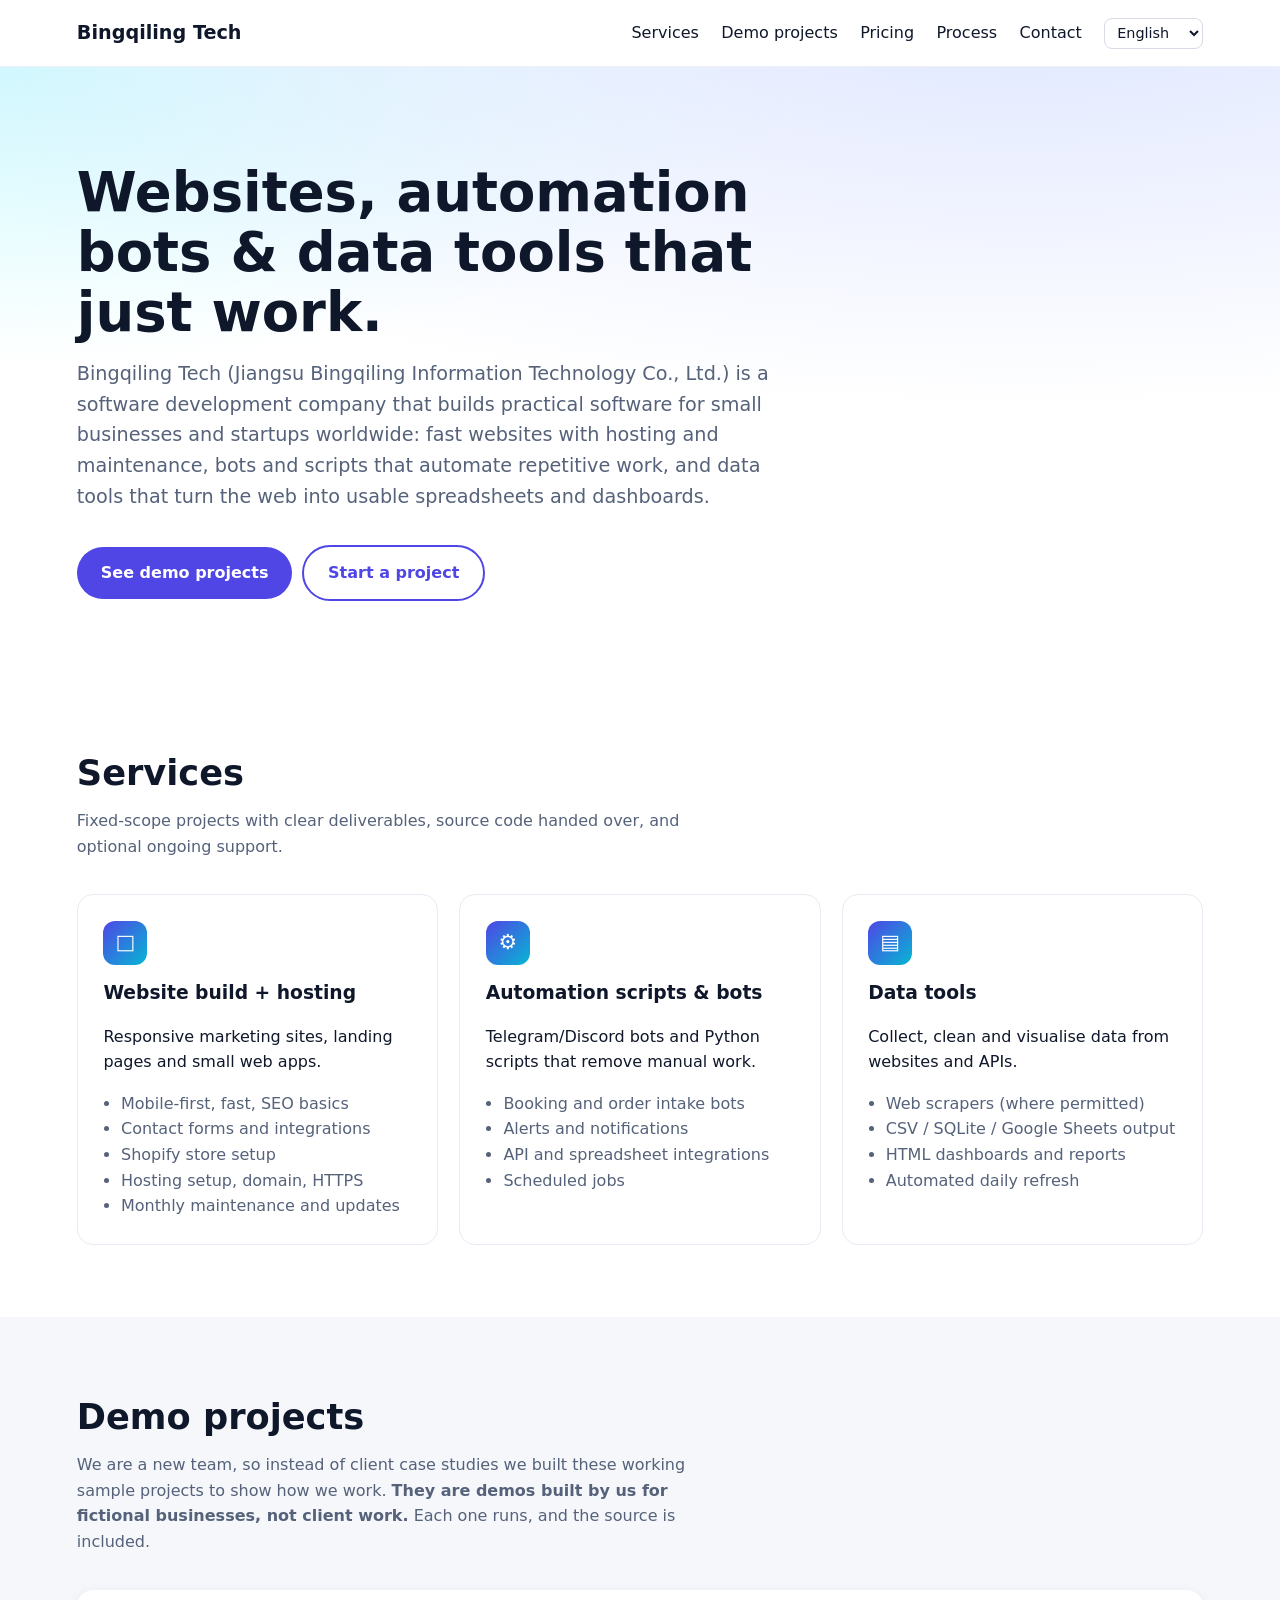
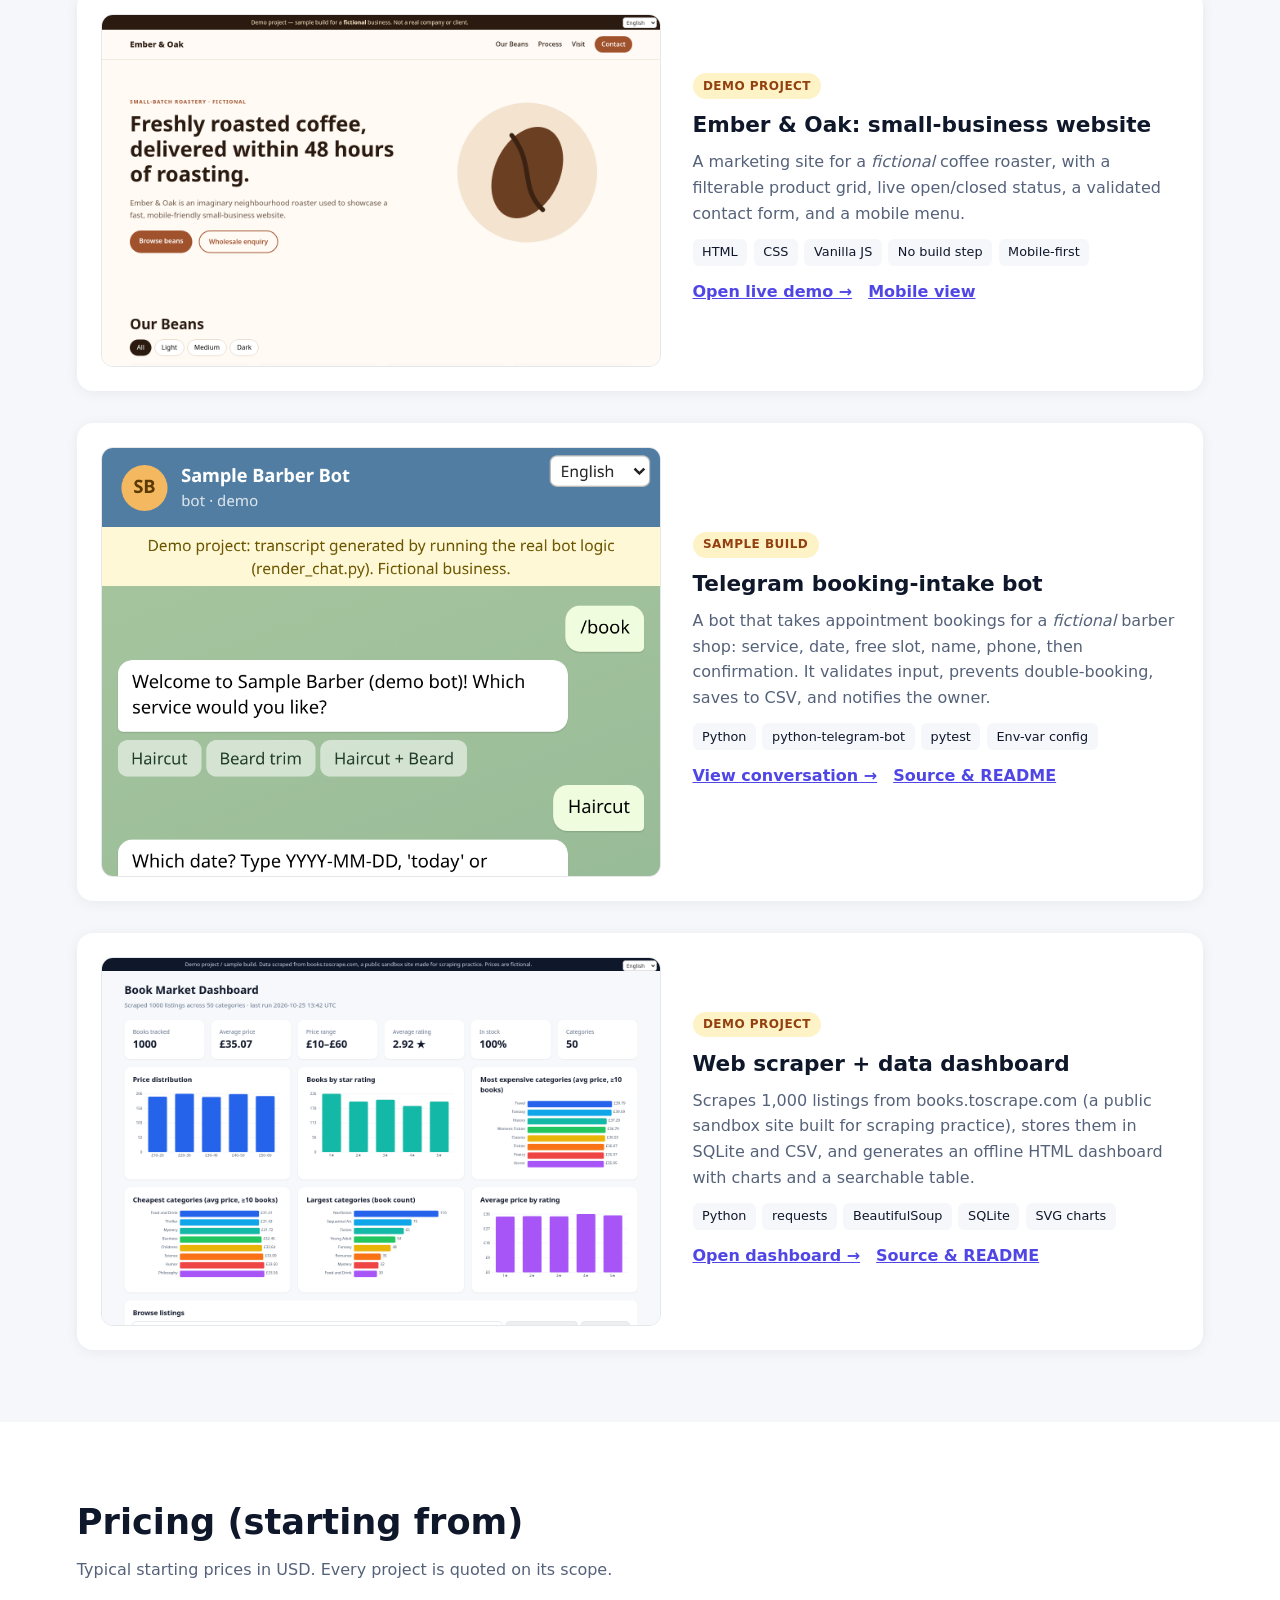
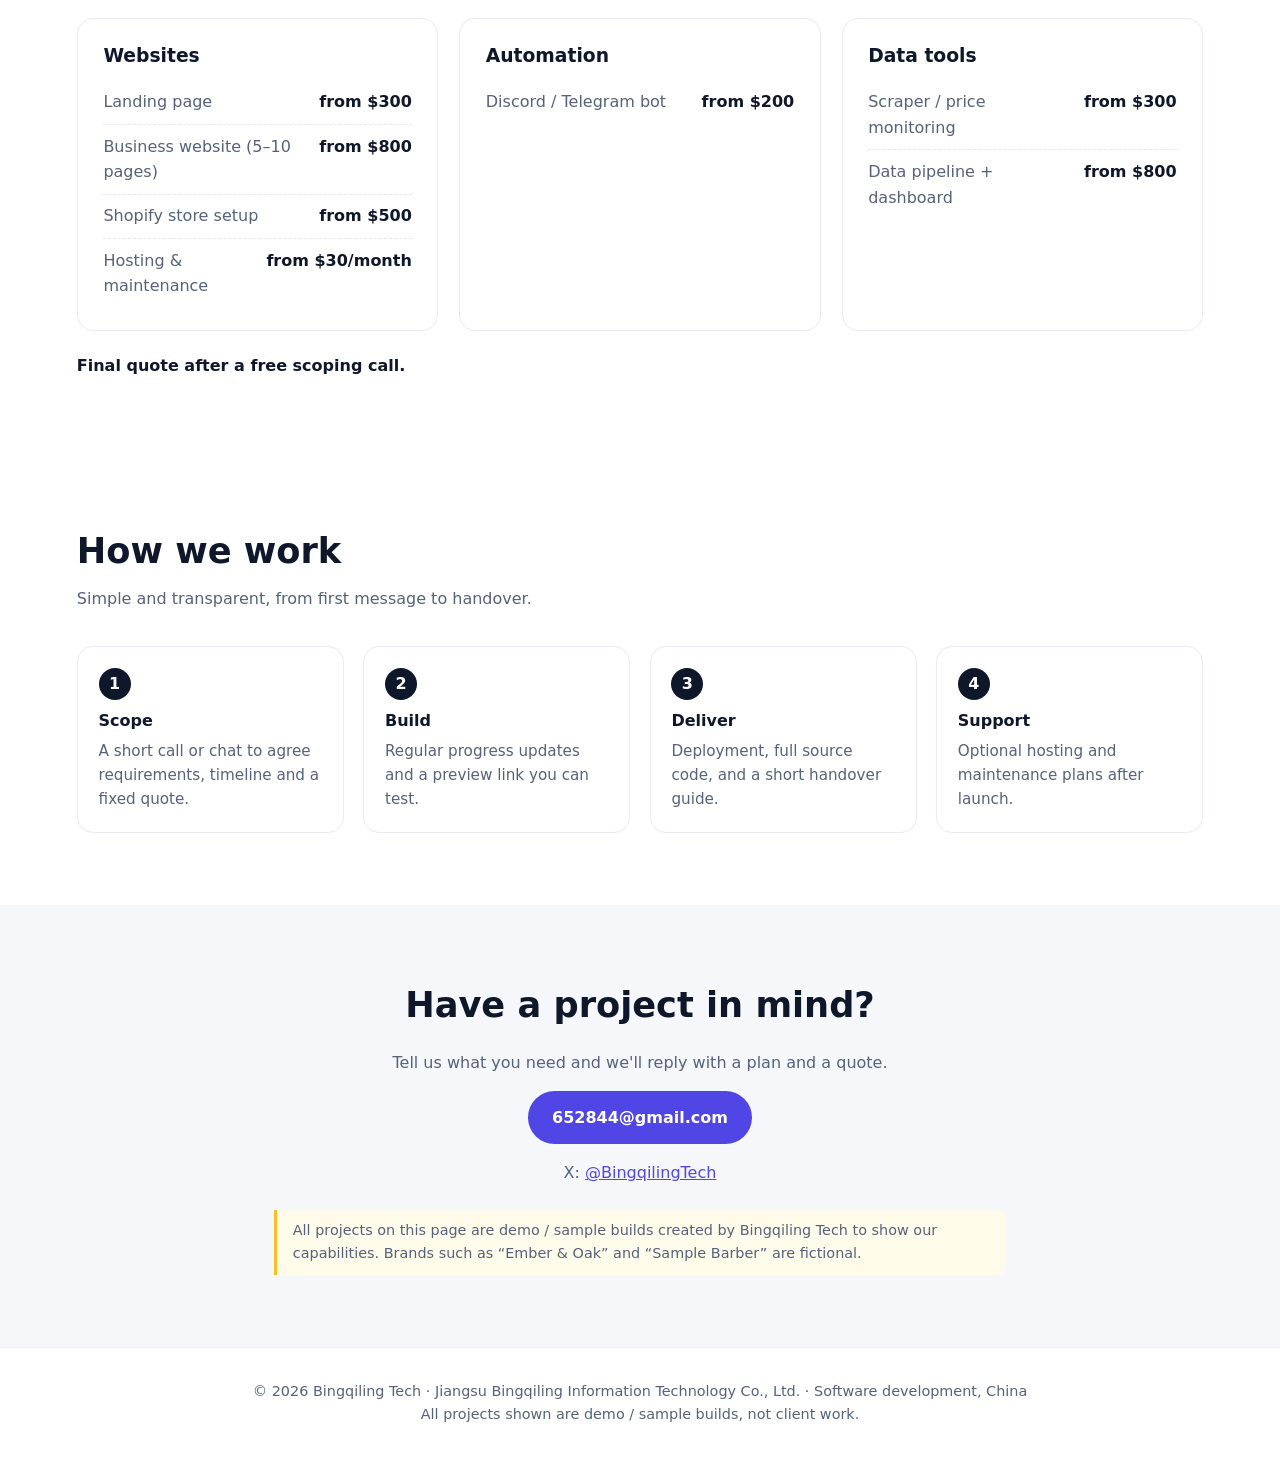
==== commit 71447f3a: "Update X handle to @BingqilingTech" ====
--- a/index.html
+++ b/index.html
@@ -1,7 +1,7 @@
 <!DOCTYPE html>
 <html lang="en">
 <head>
-<meta charset="utf-8">
+<meta charset="utf-8"><link rel="icon" href="assets/favicon.svg" type="image/svg+xml">
 <meta name="viewport" content="width=device-width, initial-scale=1">
 <title data-i18n="meta.title">Bingqiling Tech — Websites, Automation &amp; Data Tools</title>
 <meta name="description" data-i18n-attr="content:meta.desc" content="Bingqiling Tech builds fast websites with hosting, Telegram/Discord bots and automation scripts, and data scrapers with dashboards for small businesses worldwide. See our demo projects and starting prices.">
@@ -155,7 +155,7 @@
   <h2 data-i18n="contact.title">Have a project in mind?</h2>
   <p data-i18n="contact.text">Tell us what you need and we'll reply with a plan and a quote.</p>
   <p><a class="btn" href="mailto:652844@gmail.com">652844@gmail.com</a></p>
-  <p>X: <a href="https://x.com/3Dfpkj9m84AFnI9" target="_blank" rel="noopener">@3Dfpkj9m84AFnI9</a></p>
+  <p>X: <a href="https://x.com/BingqilingTech" target="_blank" rel="noopener">@BingqilingTech</a></p>
   <p class="note" style="margin:1.5rem auto 0;text-align:left" data-i18n="contact.note">All projects on this page are demo / sample builds created by Bingqiling Tech to show our capabilities. Brands such as “Ember &amp; Oak” and “Sample Barber” are fictional.</p>
 </section>
 <footer>© 2026 Bingqiling Tech · Jiangsu Bingqiling Information Technology Co., Ltd. · <span data-i18n="footer.l1">Software development, China</span><br><span data-i18n="footer.l2">All projects shown are demo / sample builds, not client work.</span></footer>
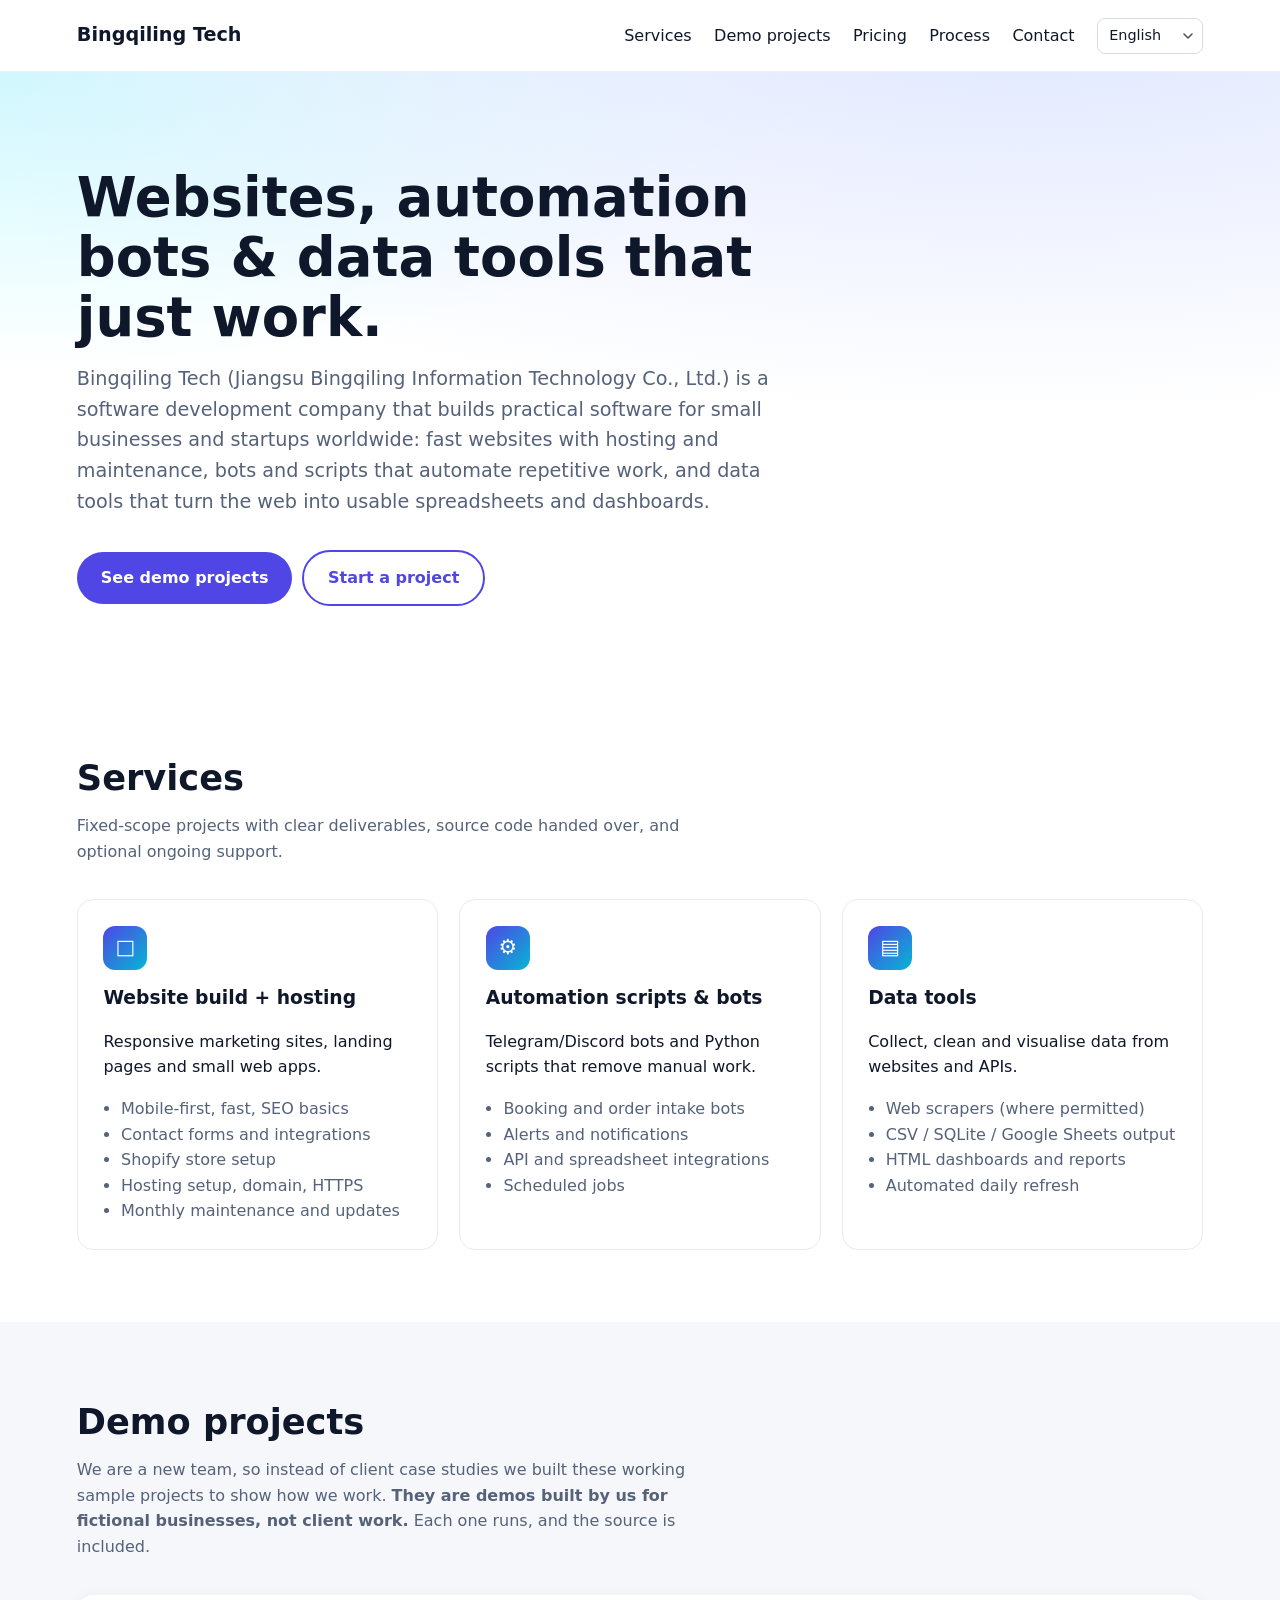
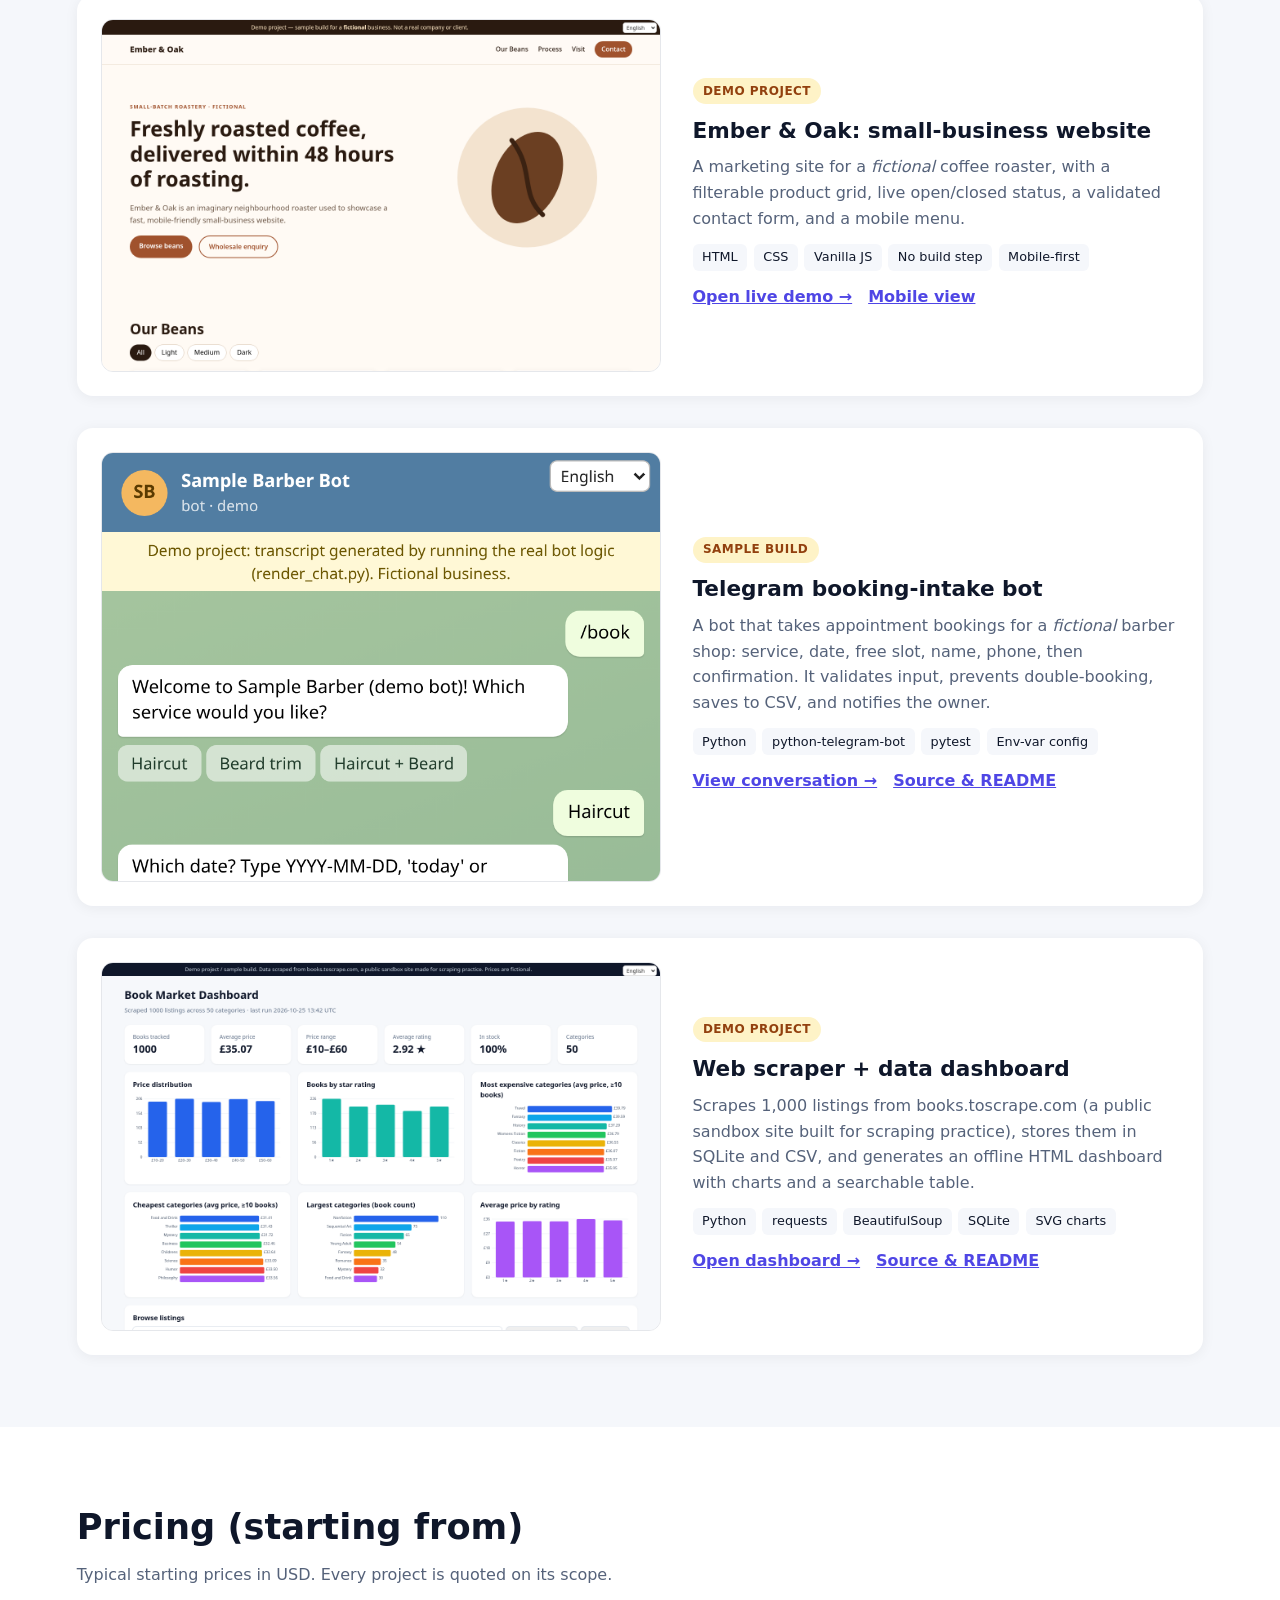
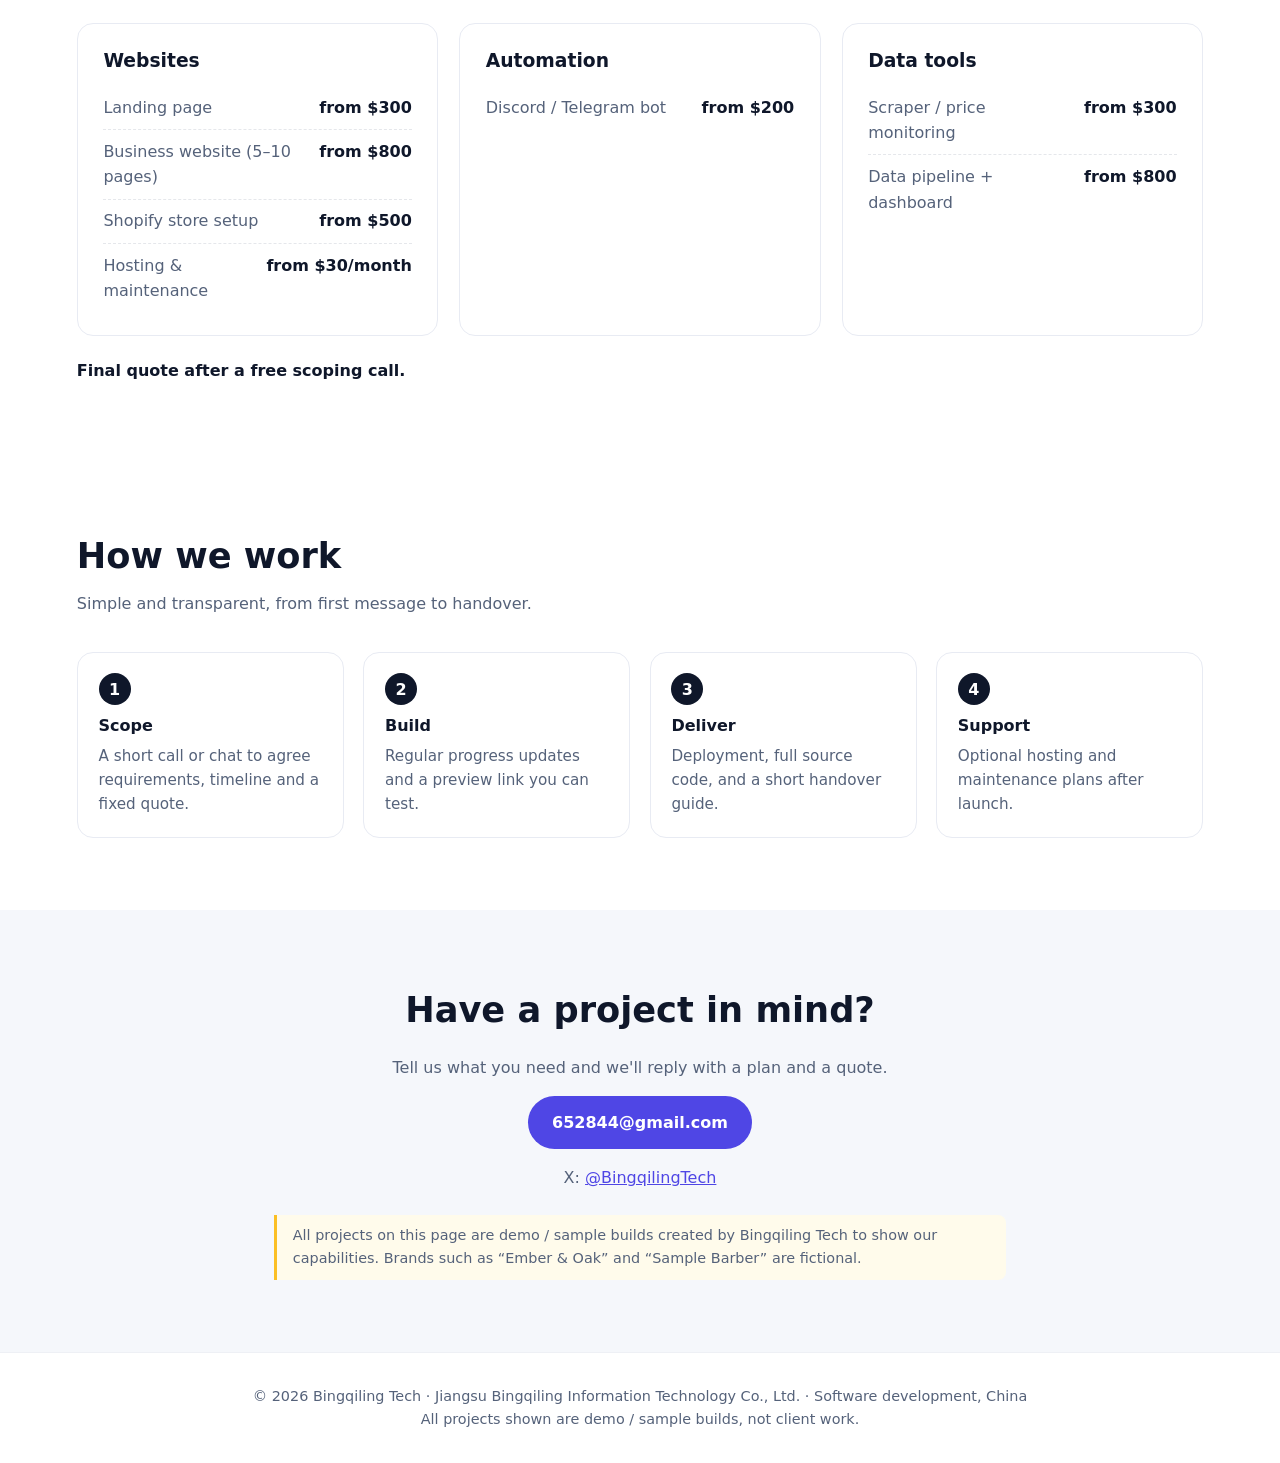
==== commit ac58f633: "Balance language switcher arrow padding" ====
--- a/index.html
+++ b/index.html
@@ -60,7 +60,7 @@
 .pnote{margin:1.4rem 0 0;font-weight:600}
 @media (max-width:820px){.demo{grid-template-columns:1fr}.nav nav a{display:none}.lang-switch{margin-left:0}.btn.ghost{margin:.6rem 0 0}}
 .nav nav{display:flex;align-items:center}
-.lang-switch{margin-left:1.4rem;font:inherit;font-size:.9rem;padding:.35rem .5rem;border:1px solid #d6dbe6;border-radius:8px;background:#fff;color:var(--ink);cursor:pointer}
+.lang-switch{margin-left:1.4rem;font:inherit;font-size:.9rem;padding:.35rem 2rem .35rem .7rem;border:1px solid #d6dbe6;border-radius:8px;background:#fff;color:var(--ink);cursor:pointer}
 :lang(zh-Hans) .hero h1,:lang(ko) .hero h1{max-width:22ch;line-height:1.25}:lang(ja) .hero h1{max-width:30ch;line-height:1.25}
 :lang(ru) .hero h1,:lang(de) .hero h1,:lang(es) .hero h1{max-width:24ch}
 </style>
